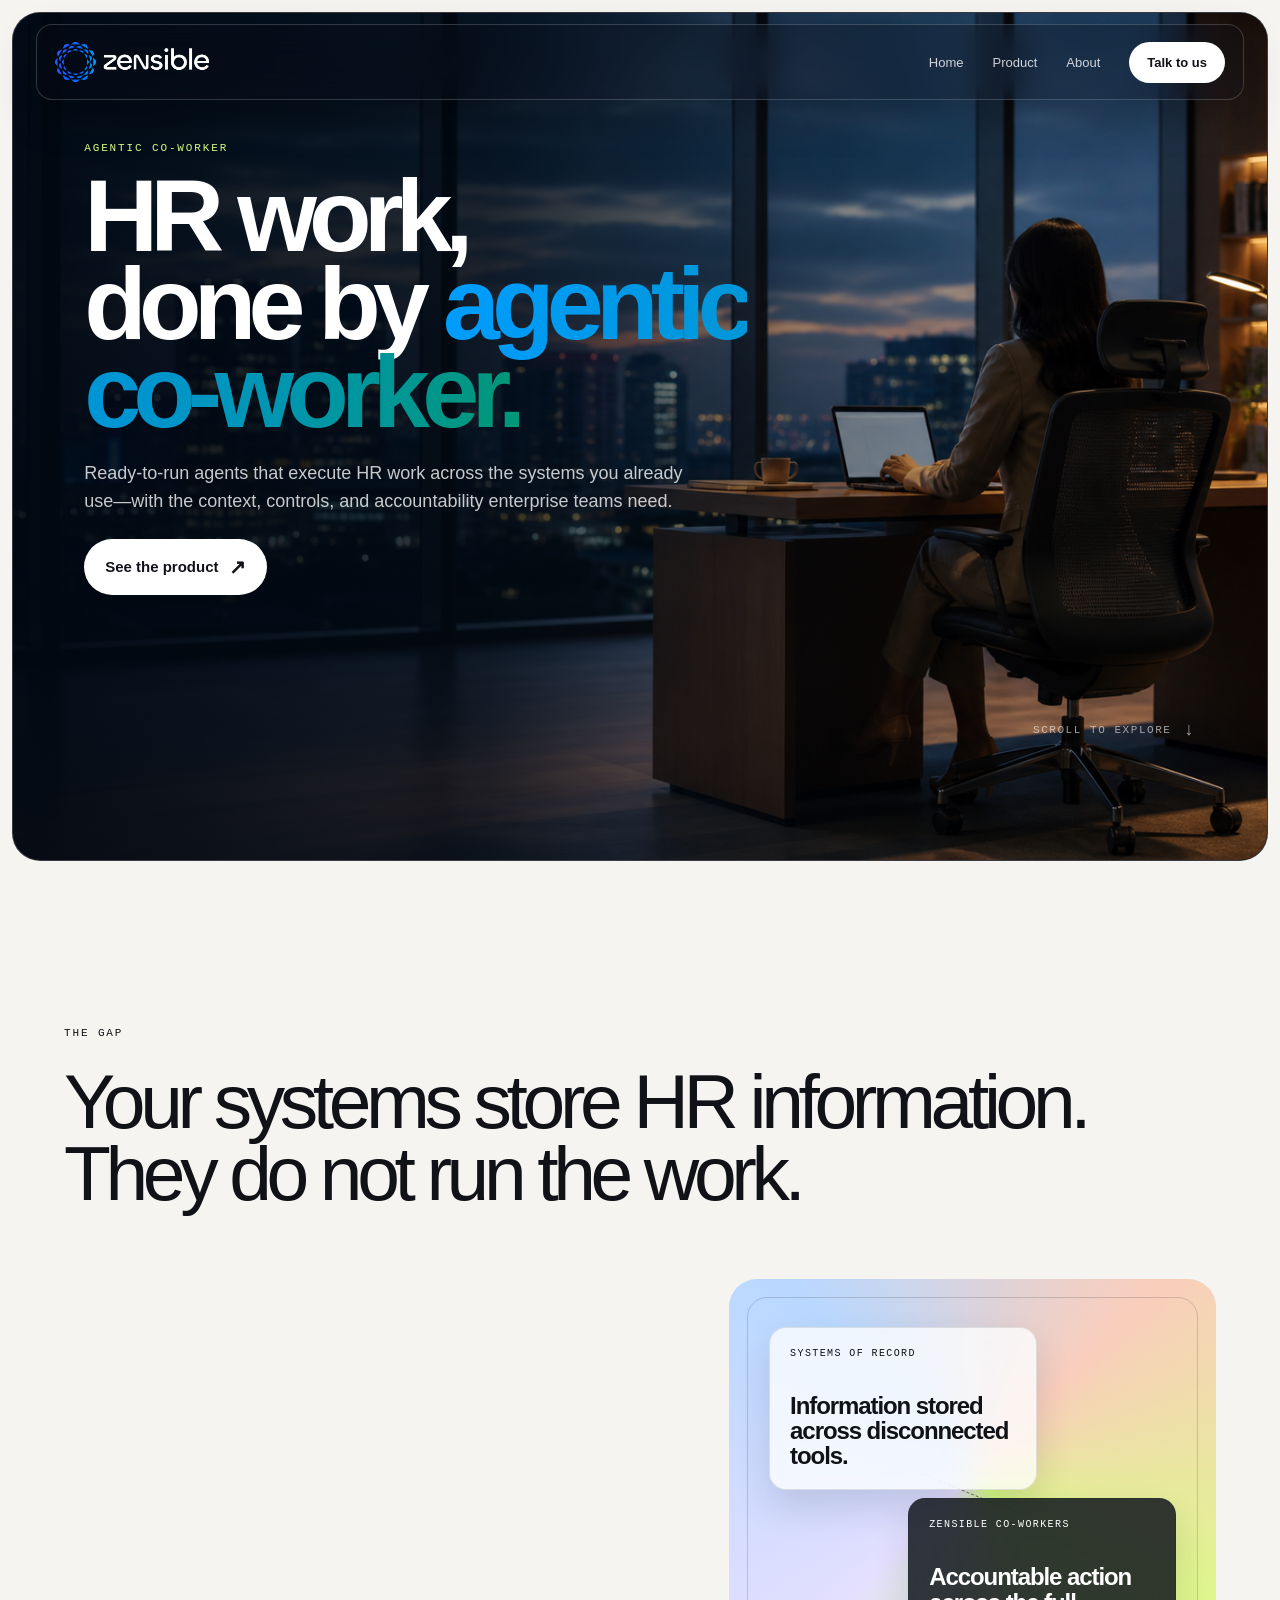
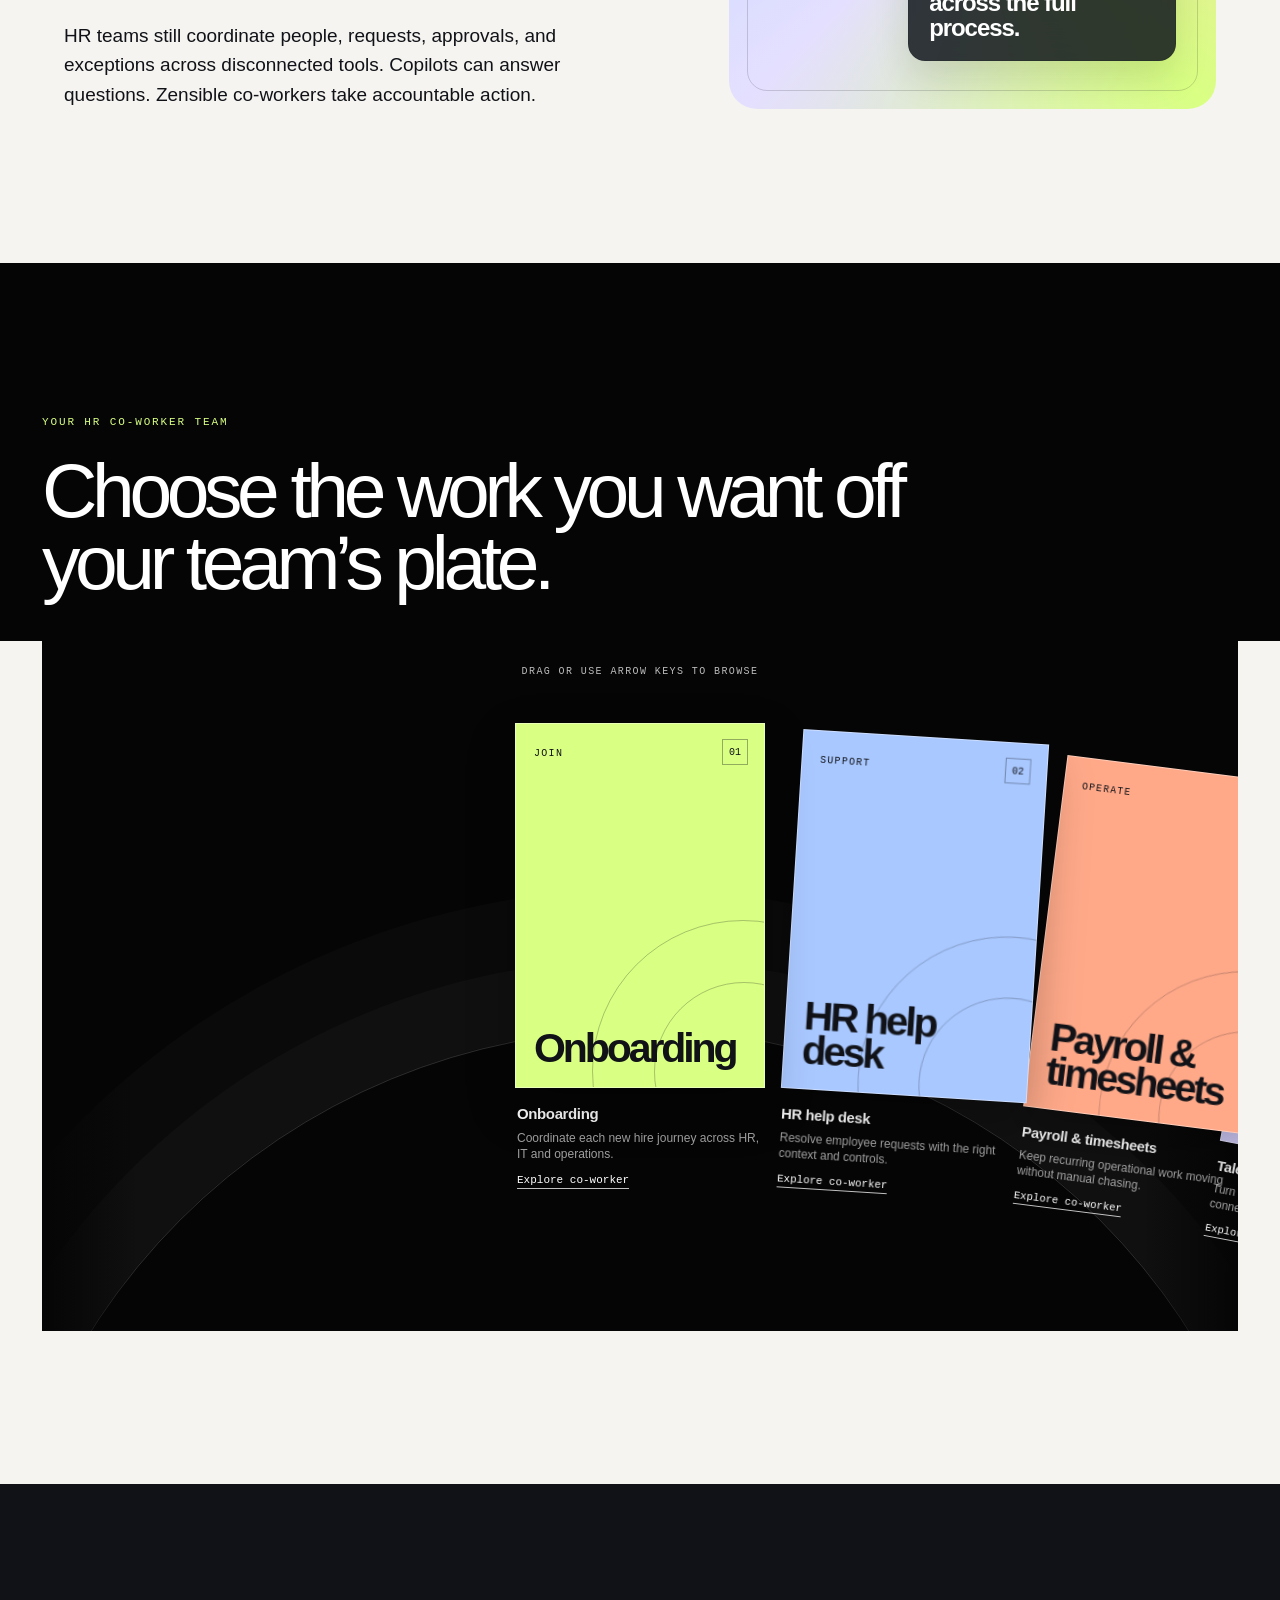
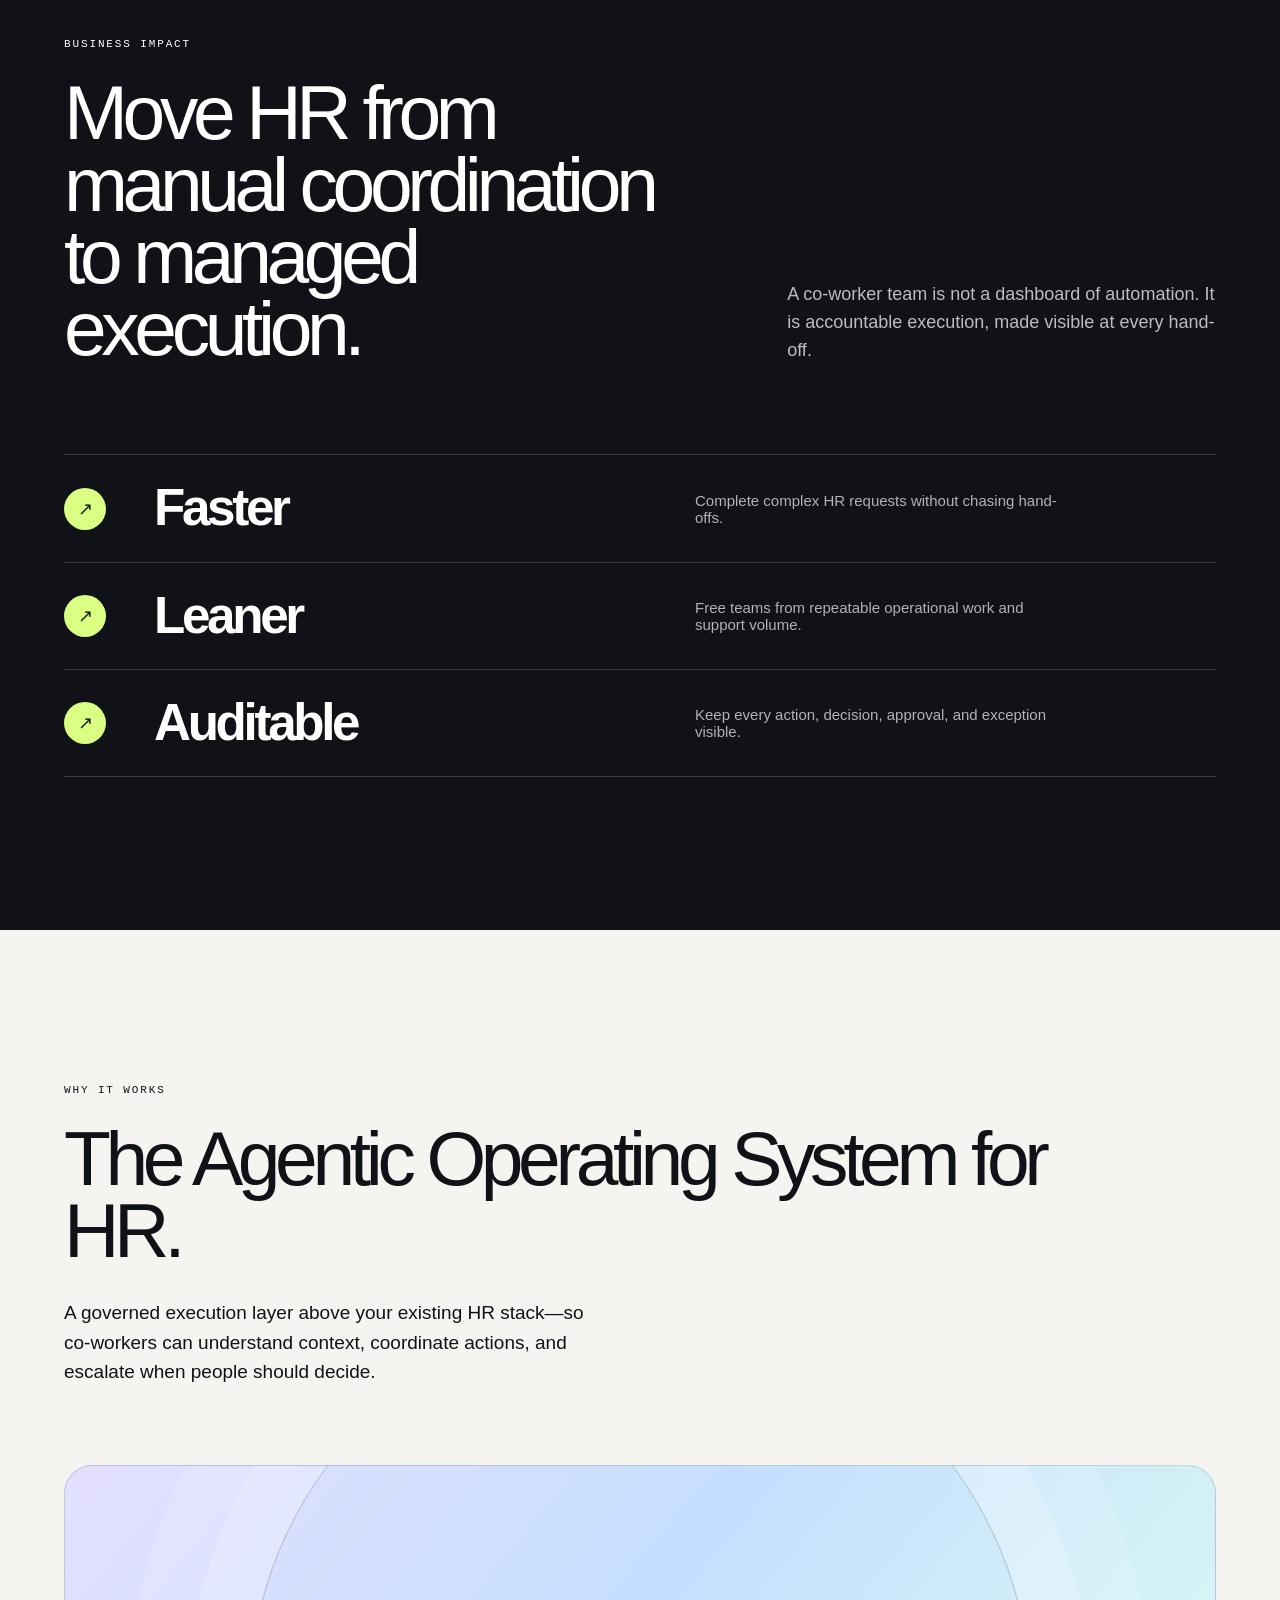
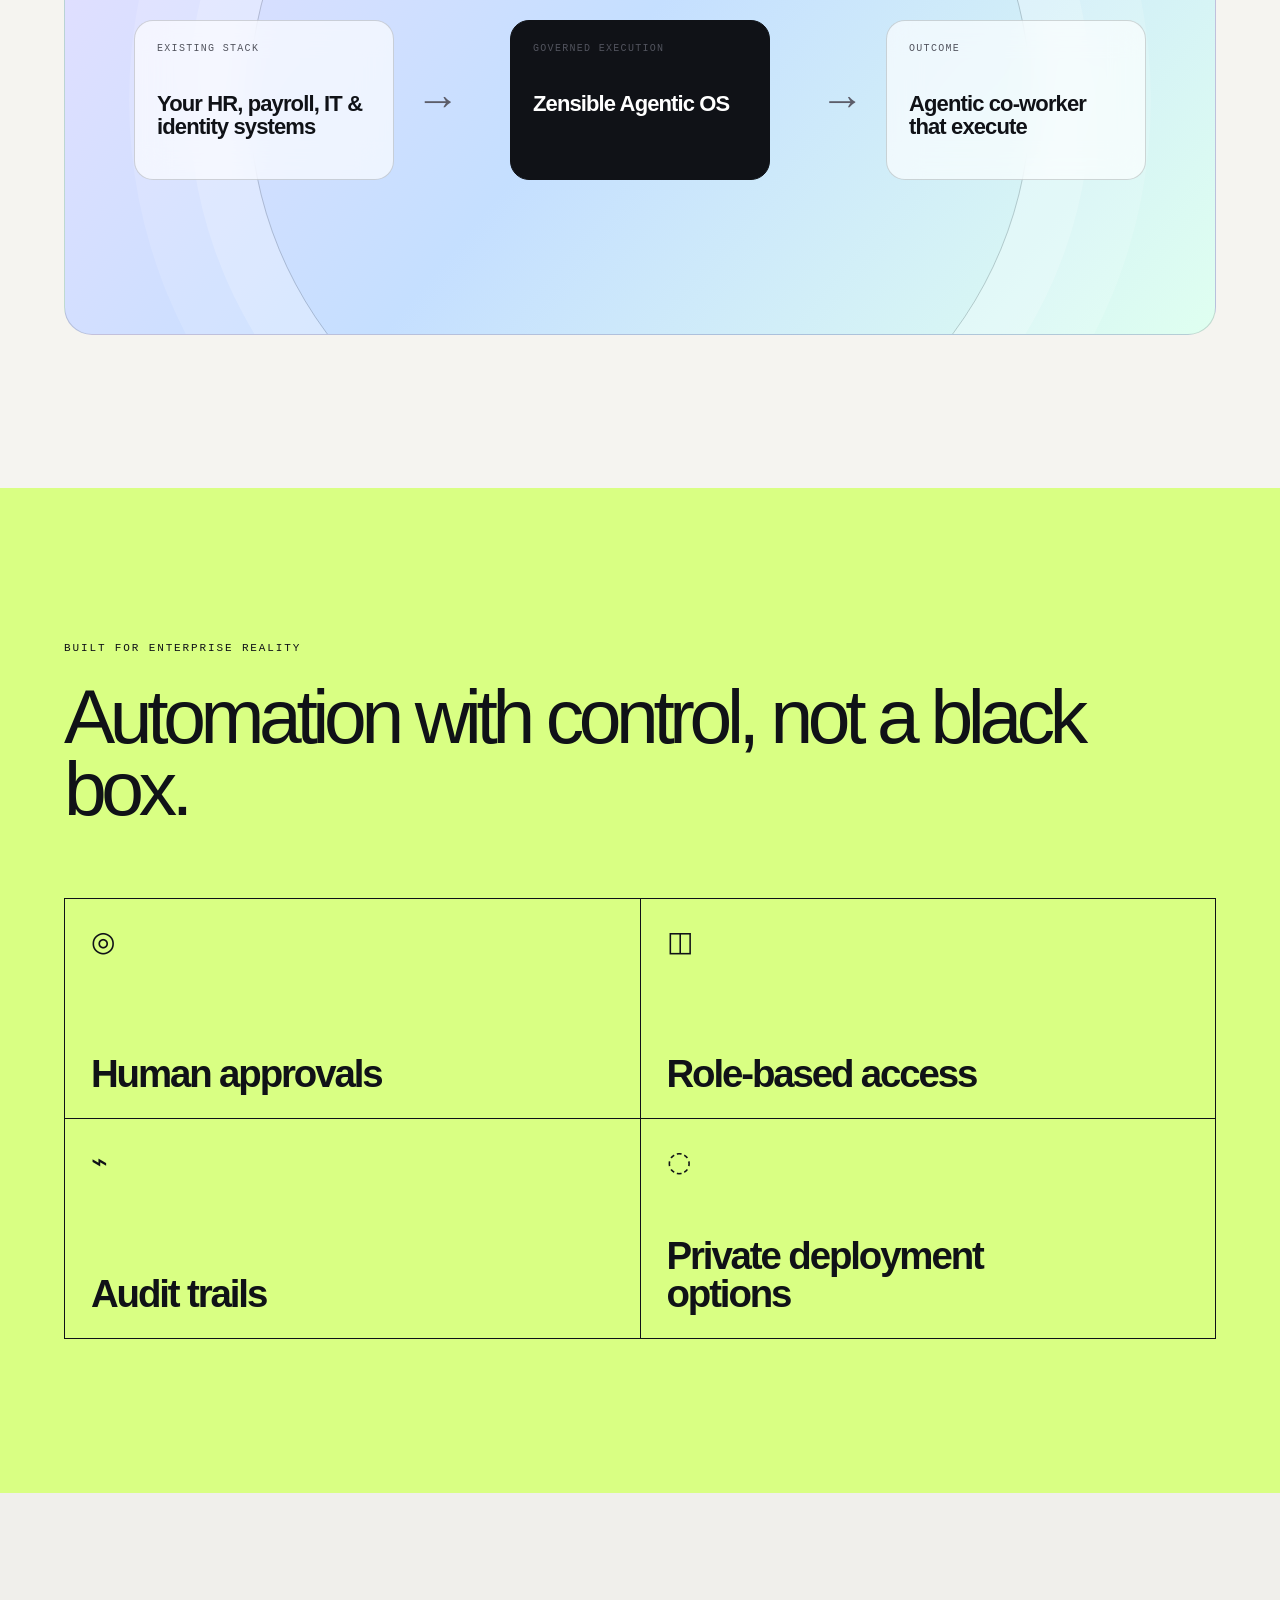
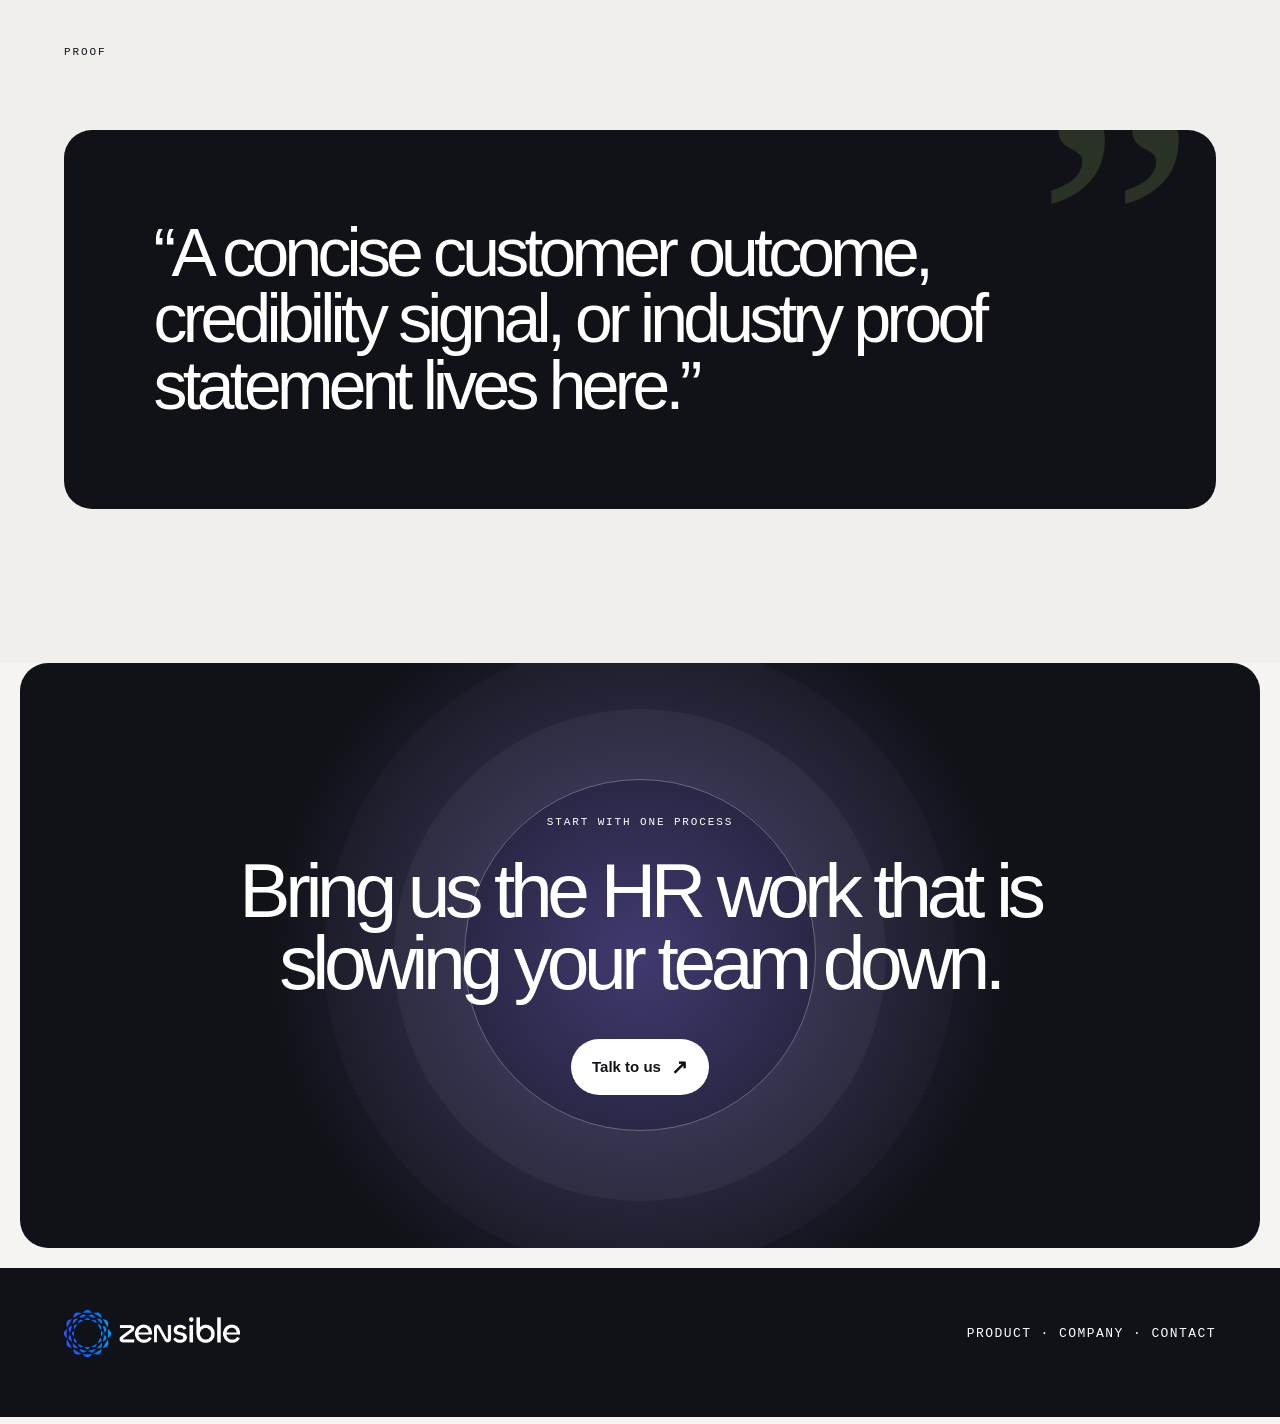
==== index.html @ 75de6b25 "Serve homepage as index.html for GitHub Pages GitHub Pages has no rewrite layer, so the site root ne" ====
<!doctype html>
<html lang="en">
<head>
  <meta charset="utf-8">
  <meta name="viewport" content="width=device-width, initial-scale=1">
  <title>Zensible — Agentic co-worker</title>
  <style>
    :root{--ink:#101217;--night:#080a10;--paper:#f5f4f0;--paper2:#e9e9e6;--line:rgba(16,18,23,.15);--light-line:rgba(255,255,255,.18);--violet:#8e7dff;--blue:#8ac9ff;--lime:#d9ff83;--coral:#ffad91;--white:#fff;--radius:28px}*{box-sizing:border-box}html{scroll-behavior:smooth}body{margin:0;background:var(--paper);color:var(--ink);font-family:Inter,"Helvetica Neue",Arial,sans-serif;-webkit-font-smoothing:antialiased;overflow-x:hidden}a{color:inherit;text-decoration:none}button{font:inherit}.shell{width:min(1600px,100%);margin:auto}.grain{position:fixed;z-index:20;pointer-events:none;inset:0;opacity:.065;background-image:url("data:image/svg+xml,%3Csvg viewBox='0 0 160 160' xmlns='http://www.w3.org/2000/svg'%3E%3Cfilter id='n'%3E%3CfeTurbulence type='fractalNoise' baseFrequency='.8' numOctaves='4' stitchTiles='stitch'/%3E%3C/filter%3E%3Crect width='100%25' height='100%25' filter='url(%23n)' opacity='.45'/%3E%3C/svg%3E")}#cursor{position:fixed;z-index:30;width:180px;height:180px;border-radius:50%;pointer-events:none;mix-blend-mode:screen;background:radial-gradient(circle,rgba(142,125,255,.22),rgba(142,125,255,0) 68%);transform:translate(-50%,-50%);transition:opacity .25s ease;opacity:0}.hero{position:relative;min-height:100svh;padding:20px;overflow:hidden;background:var(--night);color:white}.hero-photo{position:absolute;inset:0;background:linear-gradient(90deg,rgba(3,6,12,.98),rgba(4,8,14,.76) 41%,rgba(4,8,14,.25) 76%),url('zensible-hero-operations.png') center/cover no-repeat;filter:saturate(.72) contrast(1.04)}.hero-orb{position:absolute;width:min(59vw,880px);aspect-ratio:1;right:-12vw;top:11vh;border-radius:50%;background:radial-gradient(circle at 35% 38%,rgba(217,255,131,.8),rgba(138,201,255,.35) 28%,rgba(142,125,255,.16) 48%,rgba(142,125,255,0) 69%);filter:blur(7px);mix-blend-mode:screen;animation:drift 11s ease-in-out infinite alternate}.hero-grid{position:absolute;inset:0;background-image:linear-gradient(rgba(255,255,255,.055) 1px,transparent 1px),linear-gradient(90deg,rgba(255,255,255,.055) 1px,transparent 1px);background-size:8.333vw 8.333vw;mask-image:linear-gradient(90deg,#000,transparent 82%)}.nav{position:relative;z-index:5;width:100%;height:76px;padding:0 18px;border:1px solid var(--light-line);border-radius:16px;background:rgba(10,13,20,.3);backdrop-filter:blur(18px);display:flex;align-items:center;justify-content:space-between}.brand{display:flex;align-items:center;gap:10px;font-weight:760;font-size:23px;letter-spacing:-.05em}.brand-mark{width:28px;height:28px;position:relative;border-radius:8px;background:#fff}.brand-mark:before,.brand-mark:after{content:"";position:absolute;width:8px;height:8px;border:2px solid #101217;border-radius:50%;top:8px}.brand-mark:before{left:5px}.brand-mark:after{right:5px}.nav-links{display:flex;gap:29px;align-items:center;font-size:13px;color:rgba(255,255,255,.8)}.nav-links a{transition:color .2s}.nav-links a:hover{color:#fff}.nav-cta,.hero-cta{border:0;border-radius:999px;padding:13px 18px;background:#fff;color:#101217;font-weight:680;cursor:pointer;display:inline-flex;align-items:center;gap:10px}.hero-inner{position:relative;z-index:2;min-height:calc(100svh - 116px);padding:clamp(90px,13vh,170px) clamp(18px,4vw,64px) 42px;display:flex;flex-direction:column;align-items:flex-start}.hero-kicker,.eyebrow{font:11px "SFMono-Regular",Consolas,monospace;letter-spacing:.17em;text-transform:uppercase}.hero-kicker{color:var(--lime);margin-bottom:26px}.hero h1{margin:0;max-width:980px;font-size:clamp(58px,8vw,142px);line-height:.86;letter-spacing:-.076em;font-weight:560}.hero h1 em{font-style:normal;color:var(--lime)}.hero-sub{max-width:600px;margin:36px 0 32px;font-size:18px;line-height:1.52;color:rgba(255,255,255,.78)}.hero-cta{font-size:15px;padding:16px 21px;transition:transform .18s ease}.hero-cta:after{content:'↗';font-size:20px}.hero-footer{margin-top:auto;width:100%;display:grid;grid-template-columns:1.3fr .7fr;gap:20px;align-items:end}.live-line{display:flex;align-items:center;gap:10px;color:rgba(255,255,255,.67);font-size:12px}.live-line:before{content:"";width:8px;height:8px;background:var(--lime);border-radius:50%;box-shadow:0 0 0 6px rgba(217,255,131,.13)}.scroll-cue{justify-self:end;font:11px "SFMono-Regular",Consolas,monospace;letter-spacing:.14em;text-transform:uppercase;color:rgba(255,255,255,.6);display:flex;gap:12px;align-items:center}.scroll-cue:after{content:"↓";font-size:18px}.agent-stack{position:absolute;z-index:3;right:5vw;top:30vh;width:340px;transform:rotate(-4deg)}.agent-label{margin:0 0 11px 10px;color:var(--lime);font:11px "SFMono-Regular",Consolas,monospace;letter-spacing:.13em;text-transform:uppercase}.agent-task{height:54px;padding:0 14px;margin:9px 0;border-radius:13px;background:rgba(10,15,24,.68);border:1px solid rgba(255,255,255,.18);backdrop-filter:blur(16px);display:flex;align-items:center;justify-content:space-between;font-size:13px;box-shadow:0 13px 40px rgba(0,0,0,.21)}.agent-task:nth-child(3){transform:translateX(-32px)}.agent-task:nth-child(4){transform:translateX(13px)}.agent-task i{width:22px;height:22px;display:grid;place-items:center;background:var(--lime);color:#1d2812;border-radius:7px;font-style:normal}.section{padding:clamp(86px,12vw,180px) clamp(20px,5vw,78px);position:relative}.eyebrow{margin-bottom:26px}.display{margin:0;font-size:clamp(44px,6vw,102px);line-height:.94;letter-spacing:-.07em;font-weight:540}.gap{background:var(--paper)}.gap .display{max-width:1200px}.gap-layout{display:grid;grid-template-columns:1.1fr .9fr;gap:70px;margin-top:70px;align-items:end}.gap-copy{font-size:19px;line-height:1.55;max-width:510px;margin:0}.gap-visual{min-height:430px;padding:18px;border-radius:var(--radius);background:conic-gradient(from 225deg at 50% 45%,#e4dfff,#b9d8ff,#f9cebc,#d9ff83,#e4dfff);position:relative;overflow:hidden}.gap-visual:after{content:"";position:absolute;inset:18px;border-radius:20px;border:1px solid rgba(16,18,23,.16)}.state-card{position:absolute;z-index:1;width:55%;padding:20px;border-radius:17px;background:rgba(255,255,255,.76);border:1px solid rgba(16,18,23,.11);box-shadow:0 17px 35px rgba(28,34,44,.13);backdrop-filter:blur(16px)}.state-card small{display:block;font:10px "SFMono-Regular",Consolas,monospace;letter-spacing:.14em;text-transform:uppercase;margin-bottom:34px}.state-card strong{display:block;font-size:24px;line-height:1.05;letter-spacing:-.045em}.state-card.one{top:48px;left:40px}.state-card.two{bottom:48px;right:40px;background:rgba(14,18,27,.84);color:white}.state-link{position:absolute;z-index:0;top:50%;left:23%;right:23%;border-top:1px dashed rgba(16,18,23,.5);transform:rotate(22deg)}.team{background:#e9e9e6;overflow:hidden}.team-head{display:grid;grid-template-columns:1fr auto;gap:40px;align-items:end}.team-head .display{max-width:940px}.team-hint{font:12px "SFMono-Regular",Consolas,monospace;letter-spacing:.12em;text-transform:uppercase;color:#575961}.constellation{position:relative;height:700px;margin-top:60px;border-radius:var(--radius);background:#101217;overflow:hidden;isolation:isolate}.constellation:before{content:"";position:absolute;inset:0;background:radial-gradient(circle at 50% 50%,#28304c 0%,#151823 38%,#0d0f16 70%)}.constellation:after{content:"";position:absolute;inset:0;opacity:.33;background-image:radial-gradient(#fff 1px,transparent 1px);background-size:25px 25px;mask-image:radial-gradient(circle at center,#000,transparent 72%)}.orbit{position:absolute;z-index:1;left:50%;top:50%;border:1px solid rgba(255,255,255,.17);border-radius:50%;transform:translate(-50%,-50%)}.orbit.one{width:250px;height:250px}.orbit.two{width:460px;height:460px}.orbit.three{width:720px;height:720px}.core{position:absolute;z-index:3;left:50%;top:50%;width:150px;height:150px;border-radius:50%;display:grid;place-items:center;transform:translate(-50%,-50%);background:radial-gradient(circle at 34% 30%,#efffd2,var(--lime) 24%,#6c7d3a 58%,#171c16);box-shadow:0 0 0 22px rgba(217,255,131,.08),0 0 70px rgba(217,255,131,.35);color:#182010;text-align:center;font:11px "SFMono-Regular",Consolas,monospace;letter-spacing:.1em;text-transform:uppercase}.agent{position:absolute;z-index:4;width:135px;min-height:104px;padding:15px;border:1px solid rgba(255,255,255,.23);border-radius:16px;background:rgba(255,255,255,.1);color:white;text-align:left;backdrop-filter:blur(13px);cursor:pointer;transition:transform .35s cubic-bezier(.22,1,.36,1),background .25s,border-color .25s;transform:translate(-50%,-50%)}.agent:hover,.agent.active{background:rgba(255,255,255,.2);border-color:var(--lime);transform:translate(-50%,-50%) scale(1.09)}.agent small{display:block;color:var(--lime);font:10px "SFMono-Regular",Consolas,monospace;letter-spacing:.11em;text-transform:uppercase;margin-bottom:18px}.agent b{font-size:16px;line-height:1.04;letter-spacing:-.035em}.agent:nth-of-type(1){left:50%;top:11%}.agent:nth-of-type(2){left:77%;top:27%}.agent:nth-of-type(3){left:82%;top:67%}.agent:nth-of-type(4){left:58%;top:87%}.agent:nth-of-type(5){left:25%;top:76%}.agent:nth-of-type(6){left:17%;top:43%}.agent:nth-of-type(7){left:32%;top:18%}.agent:nth-of-type(8){left:50%;top:29%}.agent-detail{position:absolute;z-index:5;right:24px;bottom:24px;width:285px;padding:19px;border-radius:16px;background:#fff;color:#101217;box-shadow:0 15px 45px rgba(0,0,0,.32)}.agent-detail small{font:10px "SFMono-Regular",Consolas,monospace;letter-spacing:.12em;text-transform:uppercase;color:#62656d}.agent-detail b{display:block;margin:7px 0;font-size:20px;letter-spacing:-.04em}.agent-detail p{margin:0;font-size:13px;line-height:1.45;color:#595b61}.impact{background:#101217;color:white}.impact-grid{display:grid;grid-template-columns:1.2fr .8fr;gap:80px;align-items:end}.impact-copy{font-size:18px;line-height:1.55;color:rgba(255,255,255,.72);margin:0}.impact-rail{margin-top:90px}.impact-row{display:grid;grid-template-columns:70px 1fr 1fr;gap:20px;align-items:center;padding:30px 0;border-top:1px solid rgba(255,255,255,.18);transition:padding .25s}.impact-row:hover{padding-left:18px}.impact-row:last-child{border-bottom:1px solid rgba(255,255,255,.18)}.impact-row i{width:42px;height:42px;display:grid;place-items:center;border-radius:50%;background:var(--lime);color:#19200e;font-style:normal;font-size:18px}.impact-row b{font-size:clamp(32px,4vw,63px);line-height:.9;letter-spacing:-.065em}.impact-row p{max-width:380px;margin:0;color:rgba(255,255,255,.68);font-size:15px}.architecture{background:var(--paper);min-height:950px;overflow:hidden}.architecture .display{max-width:1020px}.arch-copy{max-width:550px;margin:32px 0 0;font-size:19px;line-height:1.55}.os-stage{position:relative;margin-top:78px;min-height:470px;border-radius:var(--radius);background:linear-gradient(130deg,#e4dfff,#c5dfff 46%,#dffff0);border:1px solid var(--line);overflow:hidden}.os-stage:before{content:"";position:absolute;width:780px;height:780px;left:50%;top:50%;transform:translate(-50%,-50%);border:1px solid rgba(16,18,23,.19);border-radius:50%;box-shadow:0 0 0 60px rgba(255,255,255,.18),0 0 0 120px rgba(255,255,255,.13)}.system{position:absolute;z-index:2;top:50%;width:260px;min-height:160px;padding:22px;border-radius:19px;border:1px solid rgba(16,18,23,.17);background:rgba(255,255,255,.65);backdrop-filter:blur(16px);transform:translateY(-50%);transition:transform .35s ease,background .25s}.system:hover{transform:translateY(-56%) rotate(-2deg);background:white}.system small{display:block;font:10px "SFMono-Regular",Consolas,monospace;letter-spacing:.13em;text-transform:uppercase;color:#52545e}.system b{display:block;margin-top:38px;font-size:22px;line-height:1.05;letter-spacing:-.04em}.system.left{left:6%}.system.center{left:50%;transform:translate(-50%,-50%);background:#101217;color:white;border-color:#101217}.system.center:hover{transform:translate(-50%,-56%) rotate(2deg)}.system.right{right:6%}.system-arrow{position:absolute;z-index:1;top:50%;font-size:44px;transform:translateY(-50%);color:#5c5d69}.system-arrow.a{left:30.5%}.system-arrow.b{right:30.5%}.controls{background:#d9ff83}.controls-grid{display:grid;grid-template-columns:1fr 1fr;margin-top:74px;border-top:1px solid #101217;border-left:1px solid #101217}.control{min-height:220px;padding:26px;border-right:1px solid #101217;border-bottom:1px solid #101217;display:flex;flex-direction:column;justify-content:space-between;transition:background .25s,color .25s}.control:hover{background:#101217;color:white}.control-icon{font-size:28px}.control b{font-size:clamp(26px,3vw,42px);line-height:.98;letter-spacing:-.055em;max-width:350px}.proof{background:#f0efeb}.quote{position:relative;margin-top:72px;padding:clamp(34px,7vw,100px);border-radius:var(--radius);color:white;background:#101217;overflow:hidden}.quote:before{content:'”';position:absolute;right:20px;top:-80px;font-family:Georgia,serif;font-size:360px;line-height:1;color:rgba(217,255,131,.13)}.quote blockquote{position:relative;z-index:1;max-width:1100px;margin:0;font-size:clamp(37px,5.3vw,87px);line-height:.98;letter-spacing:-.07em;font-weight:520}.contact{position:relative;margin:0 20px 20px;padding:clamp(95px,12vw,190px) 24px;border-radius:var(--radius);background:#101217;color:white;text-align:center;overflow:hidden}.contact:before,.contact:after{content:"";position:absolute;border-radius:50%;pointer-events:none}.contact:before{width:800px;height:800px;left:50%;top:50%;transform:translate(-50%,-50%);background:radial-gradient(circle,var(--violet),rgba(142,125,255,0) 66%);opacity:.38}.contact:after{width:350px;height:350px;left:50%;top:50%;transform:translate(-50%,-50%);border:1px solid rgba(255,255,255,.3);box-shadow:0 0 0 70px rgba(255,255,255,.04),0 0 0 140px rgba(255,255,255,.025)}.contact>*{position:relative;z-index:1}.contact .display{max-width:1000px;margin:0 auto}.contact .hero-cta{margin-top:40px}.footer{padding:42px 5vw 60px;display:flex;align-items:center;justify-content:space-between;background:var(--paper)}.footer-links{font:13px "SFMono-Regular",Consolas,monospace;letter-spacing:.11em;text-transform:uppercase}.reveal{opacity:0;transform:translateY(30px);transition:opacity .8s cubic-bezier(.22,1,.36,1),transform .8s cubic-bezier(.22,1,.36,1)}.reveal.in{opacity:1;transform:none}@keyframes drift{to{transform:translate(-8%,8%) scale(1.13)}}@media(max-width:1050px){.agent-stack{display:none}.hero h1{max-width:800px}.gap-layout,.impact-grid{grid-template-columns:1fr;gap:34px}.constellation{height:840px}.orbit.three{width:620px;height:620px}.os-stage{min-height:730px}.system{width:70%;left:50%!important;right:auto!important;transform:translate(-50%,-50%)}.system.left{top:20%}.system.center{top:50%}.system.right{top:80%}.system:hover,.system.center:hover{transform:translate(-50%,-54%)}.system-arrow{left:50%!important;right:auto!important;transform:translate(-50%,-50%) rotate(90deg)!important}.system-arrow.a{top:35%}.system-arrow.b{top:65%}}@media(max-width:700px){#cursor{display:none}.hero{padding:12px;min-height:780px}.nav{height:66px}.nav-links a:not(.nav-cta){display:none}.nav-cta{padding:11px 14px}.hero-inner{padding:130px 12px 28px;min-height:744px}.hero h1{font-size:55px}.hero-sub{font-size:16px}.hero-footer{grid-template-columns:1fr}.scroll-cue{justify-self:start}.section{padding:88px 22px}.display{font-size:48px}.gap-visual{min-height:430px}.state-card{width:72%}.state-card.one{left:24px}.state-card.two{right:24px}.team-head{grid-template-columns:1fr}.team-hint{display:none}.constellation{height:900px;margin-left:-6px;margin-right:-6px}.orbit.two{width:380px;height:380px}.orbit.three{width:570px;height:570px}.agent{width:115px;min-height:92px;padding:12px}.agent b{font-size:14px}.agent-detail{left:18px;right:18px;bottom:18px;width:auto}.agent:nth-of-type(1){top:9%}.agent:nth-of-type(2){left:78%;top:25%}.agent:nth-of-type(3){left:79%;top:57%}.agent:nth-of-type(4){left:61%;top:79%}.agent:nth-of-type(5){left:22%;top:69%}.agent:nth-of-type(6){left:20%;top:38%}.agent:nth-of-type(7){left:31%;top:15%}.agent:nth-of-type(8){top:28%}.impact-row{grid-template-columns:50px 1fr;gap:15px}.impact-row p{grid-column:2}.controls-grid{grid-template-columns:1fr}.contact{margin:0 12px 12px}.footer{padding:34px 22px}.footer-links{display:none}}
  </style>
  <style>
    .brand-logo{display:block;width:154px;height:auto;object-fit:contain}
    .footer{background:#101217;color:#fff}
    .footer .brand-logo{width:176px}
    @media(max-width:700px){.brand-logo{width:132px}.footer .brand-logo{width:145px}}
  </style>
  <style>
    .constellation{display:none}
    .work-carousel{position:relative;isolation:isolate;height:650px;margin-top:60px;border-radius:var(--radius);overflow:hidden;background:#080a10;color:#fff;outline:none}
    .work-carousel:before{content:"";position:absolute;inset:0;background:radial-gradient(circle at 50% 0,rgba(142,125,255,.22),transparent 46%),radial-gradient(circle at 17% 88%,rgba(138,201,255,.14),transparent 32%);pointer-events:none}
    .carousel-top{position:absolute;z-index:3;left:28px;right:28px;top:25px;display:flex;justify-content:space-between;align-items:center;font:10px "SFMono-Regular",Consolas,monospace;letter-spacing:.13em;text-transform:uppercase;color:rgba(255,255,255,.68);pointer-events:none}
    .carousel-top span:last-child{color:var(--lime)}
    .work-track{position:absolute;left:50%;top:112px;display:flex;align-items:flex-start;gap:26px;width:max-content;cursor:grab;will-change:transform;touch-action:pan-y;user-select:none}
    .work-track.dragging{cursor:grabbing}.work-card{position:relative;width:260px;min-height:400px;padding:18px;border:1px solid rgba(255,255,255,.25);border-radius:13px;background:#e9e9e6;color:#101217;text-align:left;cursor:inherit;box-shadow:0 18px 46px rgba(0,0,0,.26);transition:transform .28s cubic-bezier(.22,1,.36,1),box-shadow .28s ease,filter .28s ease;overflow:hidden}.work-card:nth-child(1){background:#d9ff83;transform:rotate(-6deg)}.work-card:nth-child(2){background:#b9d3ff;transform:rotate(3deg)}.work-card:nth-child(3){background:#ffad91;transform:rotate(-3deg)}.work-card:nth-child(4){background:#e8e3ff;transform:rotate(5deg)}.work-card:nth-child(5){background:#fff;transform:rotate(-4deg)}.work-card:nth-child(6){background:#c6f5e7;transform:rotate(3deg)}.work-card:nth-child(7){background:#ffcce6;transform:rotate(-5deg)}.work-card:nth-child(8){background:#cfcaff;transform:rotate(4deg)}.work-card:before{content:"";position:absolute;width:280px;height:280px;right:-110px;bottom:-125px;border:1px solid rgba(16,18,23,.22);border-radius:50%;box-shadow:0 0 0 30px rgba(255,255,255,.17),0 0 0 60px rgba(255,255,255,.10)}.work-card:hover,.work-card.chosen{z-index:2;filter:brightness(1.04);box-shadow:0 25px 60px rgba(0,0,0,.34)}.work-card:hover{transform:translateY(-15px) rotate(0deg)}.work-card.chosen{outline:2px solid #fff;outline-offset:4px;transform:translateY(-20px) rotate(0deg)}.work-card small{position:relative;z-index:1;display:block;font:10px "SFMono-Regular",Consolas,monospace;letter-spacing:.13em;text-transform:uppercase}.work-card b{position:relative;z-index:1;display:block;margin-top:206px;font-size:36px;line-height:.92;letter-spacing:-.065em}.work-card i{position:absolute;z-index:1;right:18px;top:18px;width:30px;height:30px;display:grid;place-items:center;border:1px solid rgba(16,18,23,.24);border-radius:50%;font-style:normal}.carousel-detail{position:absolute;z-index:3;left:30px;bottom:28px;max-width:365px;pointer-events:none}.carousel-detail small{display:block;color:var(--lime);font:10px "SFMono-Regular",Consolas,monospace;letter-spacing:.13em;text-transform:uppercase}.carousel-detail b{display:block;margin:7px 0;font-size:22px;letter-spacing:-.04em}.carousel-detail p{margin:0;color:rgba(255,255,255,.7);font-size:13px;line-height:1.45}.carousel-controls{position:absolute;z-index:4;right:27px;bottom:27px;display:flex;gap:8px}.carousel-controls button{width:45px;height:45px;border:1px solid rgba(255,255,255,.35);border-radius:50%;background:rgba(255,255,255,.08);color:#fff;cursor:pointer;font-size:20px;transition:background .2s,transform .2s}.carousel-controls button:hover{background:#fff;color:#101217;transform:scale(1.08)}
    @media(max-width:700px){.work-carousel{height:590px;margin-left:-6px;margin-right:-6px}.carousel-top{left:20px;right:20px}.carousel-top span:last-child{display:none}.work-track{top:96px;gap:17px}.work-card{width:218px;min-height:350px}.work-card b{margin-top:172px;font-size:30px}.carousel-detail{left:20px;bottom:20px;max-width:250px}.carousel-controls{right:18px;bottom:18px}}
  </style>
  <style>
    .team{padding-bottom:34px}
    .work-carousel{margin:0 clamp(20px,5vw,78px) clamp(86px,12vw,180px)}
  </style>
  <style>
    .work-carousel{display:none}.team-hint{display:none}
    .coda-shelf{position:relative;height:745px;margin:0 clamp(20px,5vw,78px) clamp(86px,12vw,180px);overflow:hidden;background:#050505;color:#fff;outline:none;cursor:grab;touch-action:pan-y;user-select:none}
    .coda-shelf.dragging{cursor:grabbing}.coda-shelf:before{content:"";position:absolute;z-index:1;inset:0;pointer-events:none;background:linear-gradient(90deg,#050505 0%,transparent 8%,transparent 92%,#050505 100%)}
    .shelf-instruction{position:absolute;z-index:4;top:25px;left:50%;transform:translateX(-50%);font:10px "SFMono-Regular",Consolas,monospace;letter-spacing:.14em;text-transform:uppercase;color:rgba(255,255,255,.7);white-space:nowrap;pointer-events:none}
    .shelf-track{position:absolute;top:79px;left:0;display:flex;gap:62px;width:max-content;will-change:transform}
    .shelf-item{width:258px;flex:0 0 258px;transform-origin:center top}.shelf-item:nth-child(1){transform:rotate(-7deg)}.shelf-item:nth-child(2){transform:rotate(4deg)}.shelf-item:nth-child(3){transform:rotate(-3deg)}.shelf-item:nth-child(4){transform:rotate(5deg)}.shelf-item:nth-child(5){transform:rotate(-5deg)}.shelf-item:nth-child(6){transform:rotate(2deg)}.shelf-item:nth-child(7){transform:rotate(-6deg)}.shelf-item:nth-child(8){transform:rotate(5deg)}
    .shelf-cover{position:relative;height:382px;padding:18px;overflow:hidden;border:1px solid rgba(255,255,255,.38);background:#f1f0ec;color:#101217}.shelf-item:nth-child(1) .shelf-cover{background:#d9ff83}.shelf-item:nth-child(2) .shelf-cover{background:#a9c8ff}.shelf-item:nth-child(3) .shelf-cover{background:#ffa989}.shelf-item:nth-child(4) .shelf-cover{background:#d7d1ff}.shelf-item:nth-child(5) .shelf-cover{background:#fbf8f2}.shelf-item:nth-child(6) .shelf-cover{background:#b9f0db}.shelf-item:nth-child(7) .shelf-cover{background:#f5b9d6}.shelf-item:nth-child(8) .shelf-cover{background:#d5d0ff}
    .shelf-cover:before,.shelf-cover:after{content:"";position:absolute;border:1px solid rgba(16,18,23,.24);border-radius:50%}.shelf-cover:before{width:300px;height:300px;right:-135px;bottom:-130px}.shelf-cover:after{width:180px;height:180px;right:-75px;bottom:-70px}.shelf-type{position:relative;z-index:1;font:10px "SFMono-Regular",Consolas,monospace;letter-spacing:.13em;text-transform:uppercase}.shelf-index{position:absolute;z-index:1;right:16px;top:15px;width:26px;height:26px;border:1px solid rgba(16,18,23,.35);display:grid;place-items:center;font:10px "SFMono-Regular",Consolas,monospace}.shelf-cover b{position:absolute;z-index:1;left:18px;right:16px;bottom:20px;font-size:43px;line-height:.85;letter-spacing:-.075em}.shelf-copy{padding:21px 2px 0;transform:rotate(0)}.shelf-copy h3{margin:0 0 9px;font-size:15px;line-height:1.05;letter-spacing:-.025em}.shelf-copy p{margin:0;color:rgba(255,255,255,.61);font-size:12px;line-height:1.36;min-height:50px}.shelf-copy span{display:inline-block;margin-top:12px;padding-bottom:2px;border-bottom:1px solid rgba(255,255,255,.75);font:11px "SFMono-Regular",Consolas,monospace;letter-spacing:.04em}.shelf-progress{position:absolute;z-index:3;left:28px;right:28px;bottom:27px;height:1px;background:rgba(255,255,255,.2)}.shelf-progress i{display:block;width:20%;height:100%;background:var(--lime);transform-origin:left}.shelf-note{position:absolute;z-index:3;right:28px;bottom:43px;color:var(--lime);font:10px "SFMono-Regular",Consolas,monospace;letter-spacing:.12em;text-transform:uppercase}
    @media(max-width:700px){.coda-shelf{height:670px;margin-left:0;margin-right:0}.shelf-track{top:70px;gap:38px}.shelf-item{width:214px;flex-basis:214px}.shelf-cover{height:320px}.shelf-cover b{font-size:35px}.shelf-instruction{left:20px;transform:none}.shelf-note{display:none}.shelf-progress{left:20px;right:20px;bottom:20px}}
  </style>
  <style>
    .coda-shelf{display:none}.team{padding-left:clamp(20px,3.3vw,42px);padding-right:clamp(20px,3.3vw,42px)}
    .arc-wheel{position:relative;height:690px;margin:0 clamp(20px,3.3vw,42px) clamp(86px,12vw,180px);overflow:hidden;background:#050505;color:#fff;outline:none;cursor:grab;touch-action:pan-y;user-select:none}
    .team{background:#050505;color:#fff;padding-bottom:42px}.team .eyebrow{color:var(--lime)}.team-hint{color:rgba(255,255,255,.58)}
    .hero{min-height:calc(97vh - 24px);margin:12px;border:1px solid rgba(255,255,255,.2);border-radius:var(--radius)}
    .hero .nav{position:fixed;z-index:50;top:24px;left:50%;right:auto;width:min(calc(100vw - 72px),1528px);transform:translateX(-50%);box-shadow:0 16px 42px rgba(0,0,0,.24)}
    .hero-photo{background:url('zensible-hero-operations.png') center/cover no-repeat;filter:none}.hero-orb,.hero-grid,.agent-stack{display:none}.grain{display:none}
    .hero:before{content:"";position:absolute;z-index:1;inset:0;pointer-events:none;background:linear-gradient(90deg,rgba(0,8,18,.94) 0%,rgba(0,8,18,.78) 38%,rgba(0,8,18,.28) 62%,rgba(0,8,18,0) 82%)}
    .hero h1 em{display:inline;background:linear-gradient(100deg,#009dff 0%,#0095d1 48%,#009776 100%);-webkit-background-clip:text;background-clip:text;color:transparent}
    .hero-inner{min-height:calc(97vh - 140px);padding:calc(clamp(30px,5vh,70px) + 64px) clamp(18px,4vw,64px) 26px}.hero-kicker{margin-bottom:18px}.hero-sub{margin:24px 0}
    @media(max-width:700px){.hero .nav{top:12px;left:12px;right:auto;width:calc(100vw - 24px);transform:none}.hero-inner{min-height:calc(97vh - 114px);padding:132px 12px 26px}.hero-kicker{margin-bottom:18px}.hero-sub{margin:22px 0}}
    .arc-wheel.dragging{cursor:grabbing}.arc-wheel:before{content:"";position:absolute;z-index:2;inset:0;pointer-events:none;background:linear-gradient(90deg,#050505 0%,transparent 8%,transparent 92%,#050505 100%)}
    .arc-wheel:after{content:"";position:absolute;z-index:0;width:1300px;height:1300px;left:50%;bottom:-1000px;transform:translateX(-50%);border:1px solid rgba(255,255,255,.16);border-radius:50%;box-shadow:0 0 0 70px rgba(255,255,255,.025),0 0 0 140px rgba(255,255,255,.018);pointer-events:none}
    .arc-note{position:absolute;z-index:4;top:25px;left:50%;transform:translateX(-50%);font:10px "SFMono-Regular",Consolas,monospace;letter-spacing:.14em;text-transform:uppercase;color:rgba(255,255,255,.73);white-space:nowrap;pointer-events:none}
    .arc-card{position:absolute;z-index:1;width:250px;transform-origin:center center;will-change:transform}.arc-cover{position:relative;height:365px;padding:18px;overflow:hidden;border:1px solid rgba(255,255,255,.4);background:#f3f1ec;color:#101217;box-shadow:0 20px 44px rgba(0,0,0,.28);transform-style:preserve-3d;will-change:transform;transition:transform .35s cubic-bezier(.22,1,.36,1),box-shadow .35s ease}.arc-cover:hover{box-shadow:0 34px 62px rgba(0,0,0,.42)}.arc-card:nth-child(1) .arc-cover{background:#d9ff83}.arc-card:nth-child(2) .arc-cover{background:#a9c8ff}.arc-card:nth-child(3) .arc-cover{background:#ffa989}.arc-card:nth-child(4) .arc-cover{background:#d7d1ff}.arc-card:nth-child(5) .arc-cover{background:#fbf8f2}.arc-card:nth-child(6) .arc-cover{background:#b9f0db}.arc-card:nth-child(7) .arc-cover{background:#f5b9d6}.arc-card:nth-child(8) .arc-cover{background:#d5d0ff}.arc-cover:before,.arc-cover:after{content:"";position:absolute;border:1px solid rgba(16,18,23,.25);border-radius:50%;transform:translateZ(8px)}.arc-cover:before{width:300px;height:300px;right:-130px;bottom:-135px}.arc-cover:after{width:178px;height:178px;right:-70px;bottom:-75px}.arc-kind{position:relative;z-index:1;font:10px "SFMono-Regular",Consolas,monospace;letter-spacing:.13em;text-transform:uppercase;transform:translateZ(20px)}.arc-number{position:absolute;right:16px;top:15px;width:26px;height:26px;display:grid;place-items:center;border:1px solid rgba(16,18,23,.35);font:10px "SFMono-Regular",Consolas,monospace;transform:translateZ(20px)}.arc-cover b{position:absolute;z-index:1;left:18px;right:15px;bottom:21px;font-size:41px;line-height:.86;letter-spacing:-.075em;transform:translateZ(32px)}.arc-copy{padding:18px 2px 0}.arc-copy h3{margin:0 0 8px;font-size:15px;line-height:1.05;letter-spacing:-.025em}.arc-copy p{margin:0;color:rgba(255,255,255,.62);font-size:12px;line-height:1.35}.arc-copy span{display:inline-block;margin-top:12px;padding-bottom:2px;border-bottom:1px solid rgba(255,255,255,.75);font:11px "SFMono-Regular",Consolas,monospace}.arc-progress{position:absolute;z-index:3;left:28px;right:28px;bottom:27px;height:1px;background:rgba(255,255,255,.2)}.arc-progress i{display:block;width:18%;height:100%;background:var(--lime);transform-origin:left}.arc-status{position:absolute;z-index:3;right:28px;bottom:43px;color:var(--lime);font:10px "SFMono-Regular",Consolas,monospace;letter-spacing:.12em;text-transform:uppercase}
    @media(max-width:700px){.arc-wheel{height:620px;margin-left:0;margin-right:0}.arc-card{width:205px}.arc-cover{height:300px}.arc-cover b{font-size:34px}.arc-note{left:20px;transform:none}.arc-status{display:none}.arc-progress{left:20px;right:20px;bottom:20px}}
  </style>
</head>
<body>
  <div class="grain"></div><div id="cursor"></div>
  <main class="shell">
    <section class="hero" id="home"><div class="hero-photo"></div><div class="hero-orb"></div><div class="hero-grid"></div>
      <nav class="nav"><a class="brand" href="#home" aria-label="Zensible"><img class="brand-logo" src="zensible-logo.png" alt="Zensible"></a><div class="nav-links"><a href="#product">Product</a><a href="#company">Company</a><a href="#resources">Resources</a><a class="nav-cta" href="#contact">Talk to us</a></div></nav>
      <div class="hero-inner"><div class="hero-kicker">Agentic co-worker</div><h1>HR work,<br>done by <em>agentic<br>co-worker.</em></h1><p class="hero-sub">Ready-to-run agents that execute HR work across the systems you already use—with the context, controls, and accountability enterprise teams need.</p><a class="hero-cta magnetic" href="#product">See the product</a><div class="hero-footer"><div></div><div class="scroll-cue">Scroll to explore</div></div></div>
      <div class="agent-stack" aria-hidden="true"><div class="agent-label">Agentic co-worker · HR Ops</div><div class="agent-task"><span>Onboarding plan prepared</span><i>✓</i></div><div class="agent-task"><span>Policy exception routed</span><i>✓</i></div><div class="agent-task"><span>Day-one access provisioned</span><i>✓</i></div></div>
    </section>
    <section class="section gap"><div class="eyebrow reveal">The gap</div><h2 class="display reveal">Your systems store HR information. They do not run the work.</h2><div class="gap-layout"><p class="gap-copy reveal">HR teams still coordinate people, requests, approvals, and exceptions across disconnected tools. Copilots can answer questions. Zensible co-workers take accountable action.</p><div class="gap-visual reveal" aria-hidden="true"><div class="state-link"></div><div class="state-card one"><small>Systems of record</small><strong>Information stored across disconnected tools.</strong></div><div class="state-card two"><small>Zensible co-workers</small><strong>Accountable action across the full process.</strong></div></div></div></section>
    <section class="section team" id="product"><div class="team-head"><div><div class="eyebrow reveal">Your HR co-worker team</div><h2 class="display reveal">Choose the work you want off your team’s plate.</h2></div><div class="team-hint">Select a co-worker</div></div><div class="constellation reveal" id="constellation"><div class="orbit one"></div><div class="orbit two"></div><div class="orbit three"></div><div class="core">Your HR<br>co-worker<br>team</div><button class="agent active" data-name="Onboarding" data-note="Coordinate each new hire journey across HR, IT and operations."><small>Join</small><b>Onboarding</b></button><button class="agent" data-name="HR help desk" data-note="Resolve employee requests with the right context and controls."><small>Support</small><b>HR help desk</b></button><button class="agent" data-name="Payroll &amp; timesheets" data-note="Keep recurring operational work moving without manual chasing."><small>Operate</small><b>Payroll &amp; timesheets</b></button><button class="agent" data-name="Talent mobility" data-note="Turn opportunity and movement into a connected experience."><small>Move</small><b>Talent mobility</b></button><button class="agent" data-name="Offboarding" data-note="Orchestrate compliant exits across every dependent system."><small>Leave</small><b>Offboarding</b></button><button class="agent" data-name="Offer management" data-note="Move offers, approvals and documents through one accountable flow."><small>Hire</small><b>Offer management</b></button><button class="agent" data-name="Compliance training" data-note="Assign, track and evidence critical workforce learning."><small>Protect</small><b>Compliance training</b></button><button class="agent" data-name="Built for your HR reality" data-note="Extend the co-worker team around the work that matters to you."><small>More</small><b>Built for your HR reality</b></button><div class="agent-detail"><small>Selected co-worker</small><b id="agent-name">Onboarding</b><p id="agent-note">Coordinate each new hire journey across HR, IT and operations.</p></div></div></section>
    <div class="work-carousel" id="work-carousel" tabindex="0" aria-label="Agentic co-worker. Drag or use arrow keys to browse."><div class="carousel-top"><span>Agentic co-worker</span><span>Drag or use arrow keys to browse</span></div><div class="work-track" id="work-track"><button class="work-card chosen" data-name="Onboarding" data-note="Coordinate each new hire journey across HR, IT and operations."><small>Join</small><i>↗</i><b>Onboarding</b></button><button class="work-card" data-name="HR help desk" data-note="Resolve employee requests with the right context and controls."><small>Support</small><i>↗</i><b>HR help desk</b></button><button class="work-card" data-name="Payroll &amp; timesheets" data-note="Keep recurring operational work moving without manual chasing."><small>Operate</small><i>↗</i><b>Payroll &amp; timesheets</b></button><button class="work-card" data-name="Talent mobility" data-note="Turn opportunity and movement into a connected experience."><small>Move</small><i>↗</i><b>Talent mobility</b></button><button class="work-card" data-name="Offboarding" data-note="Orchestrate compliant exits across every dependent system."><small>Leave</small><i>↗</i><b>Offboarding</b></button><button class="work-card" data-name="Offer management" data-note="Move offers, approvals and documents through one accountable flow."><small>Hire</small><i>↗</i><b>Offer management</b></button><button class="work-card" data-name="Compliance training" data-note="Assign, track and evidence critical workforce learning."><small>Protect</small><i>↗</i><b>Compliance training</b></button><button class="work-card" data-name="Built for your HR reality" data-note="Extend the co-worker team around the work that matters to you."><small>More</small><i>↗</i><b>Built for your HR reality</b></button></div><div class="carousel-detail"><small>Selected co-worker</small><b id="carousel-name">Onboarding</b><p id="carousel-note">Coordinate each new hire journey across HR, IT and operations.</p></div><div class="carousel-controls"><button type="button" id="carousel-prev" aria-label="Previous co-worker">←</button><button type="button" id="carousel-next" aria-label="Next co-worker">→</button></div></div>
    <div class="coda-shelf" id="coda-shelf" tabindex="0" aria-label="Agentic co-worker. Drag, swipe, scroll horizontally, or use arrow keys to browse."><div class="shelf-instruction">Drag or use arrow keys to browse</div><div class="shelf-track" id="shelf-track"><article class="shelf-item"><div class="shelf-cover"><span class="shelf-type">Join</span><span class="shelf-index">01</span><b>Onboarding</b></div><div class="shelf-copy"><h3>Onboarding</h3><p>Coordinate each new hire journey across HR, IT and operations.</p><span>Explore co-worker</span></div></article><article class="shelf-item"><div class="shelf-cover"><span class="shelf-type">Support</span><span class="shelf-index">02</span><b>HR help desk</b></div><div class="shelf-copy"><h3>HR help desk</h3><p>Resolve employee requests with the right context and controls.</p><span>Explore co-worker</span></div></article><article class="shelf-item"><div class="shelf-cover"><span class="shelf-type">Operate</span><span class="shelf-index">03</span><b>Payroll &amp; timesheets</b></div><div class="shelf-copy"><h3>Payroll &amp; timesheets</h3><p>Keep recurring operational work moving without manual chasing.</p><span>Explore co-worker</span></div></article><article class="shelf-item"><div class="shelf-cover"><span class="shelf-type">Move</span><span class="shelf-index">04</span><b>Talent mobility</b></div><div class="shelf-copy"><h3>Talent mobility</h3><p>Turn opportunity and movement into a connected experience.</p><span>Explore co-worker</span></div></article><article class="shelf-item"><div class="shelf-cover"><span class="shelf-type">Leave</span><span class="shelf-index">05</span><b>Offboarding</b></div><div class="shelf-copy"><h3>Offboarding</h3><p>Orchestrate compliant exits across every dependent system.</p><span>Explore co-worker</span></div></article><article class="shelf-item"><div class="shelf-cover"><span class="shelf-type">Hire</span><span class="shelf-index">06</span><b>Offer management</b></div><div class="shelf-copy"><h3>Offer management</h3><p>Move offers, approvals and documents through one accountable flow.</p><span>Explore co-worker</span></div></article><article class="shelf-item"><div class="shelf-cover"><span class="shelf-type">Protect</span><span class="shelf-index">07</span><b>Compliance training</b></div><div class="shelf-copy"><h3>Compliance training</h3><p>Assign, track and evidence critical workforce learning.</p><span>Explore co-worker</span></div></article><article class="shelf-item"><div class="shelf-cover"><span class="shelf-type">More</span><span class="shelf-index">08</span><b>Built for your HR reality</b></div><div class="shelf-copy"><h3>Built for your HR reality</h3><p>Extend the co-worker team around the work that matters to you.</p><span>Explore co-worker</span></div></article></div><div class="shelf-note">Swipe freely</div><div class="shelf-progress"><i id="shelf-progress"></i></div></div>
    <div class="arc-wheel" id="arc-wheel" tabindex="0" aria-label="Agentic co-worker. Drag, swipe, scroll horizontally, or use arrow keys to rotate the card wheel."><div class="arc-note">Drag or use arrow keys to browse</div><article class="arc-card"><div class="arc-cover"><span class="arc-kind">Join</span><span class="arc-number">01</span><b>Onboarding</b></div><div class="arc-copy"><h3>Onboarding</h3><p>Coordinate each new hire journey across HR, IT and operations.</p><span>Explore co-worker</span></div></article><article class="arc-card"><div class="arc-cover"><span class="arc-kind">Support</span><span class="arc-number">02</span><b>HR help desk</b></div><div class="arc-copy"><h3>HR help desk</h3><p>Resolve employee requests with the right context and controls.</p><span>Explore co-worker</span></div></article><article class="arc-card"><div class="arc-cover"><span class="arc-kind">Operate</span><span class="arc-number">03</span><b>Payroll &amp; timesheets</b></div><div class="arc-copy"><h3>Payroll &amp; timesheets</h3><p>Keep recurring operational work moving without manual chasing.</p><span>Explore co-worker</span></div></article><article class="arc-card"><div class="arc-cover"><span class="arc-kind">Move</span><span class="arc-number">04</span><b>Talent mobility</b></div><div class="arc-copy"><h3>Talent mobility</h3><p>Turn opportunity and movement into a connected experience.</p><span>Explore co-worker</span></div></article><article class="arc-card"><div class="arc-cover"><span class="arc-kind">Leave</span><span class="arc-number">05</span><b>Offboarding</b></div><div class="arc-copy"><h3>Offboarding</h3><p>Orchestrate compliant exits across every dependent system.</p><span>Explore co-worker</span></div></article><article class="arc-card"><div class="arc-cover"><span class="arc-kind">Hire</span><span class="arc-number">06</span><b>Offer management</b></div><div class="arc-copy"><h3>Offer management</h3><p>Move offers, approvals and documents through one accountable flow.</p><span>Explore co-worker</span></div></article><article class="arc-card"><div class="arc-cover"><span class="arc-kind">Protect</span><span class="arc-number">07</span><b>Compliance training</b></div><div class="arc-copy"><h3>Compliance training</h3><p>Assign, track and evidence critical workforce learning.</p><span>Explore co-worker</span></div></article><article class="arc-card"><div class="arc-cover"><span class="arc-kind">More</span><span class="arc-number">08</span><b>Built for your HR reality</b></div><div class="arc-copy"><h3>Built for your HR reality</h3><p>Extend the co-worker team around the work that matters to you.</p><span>Explore co-worker</span></div></article></div>
    <section class="section impact"><div class="impact-grid"><div><div class="eyebrow reveal">Business impact</div><h2 class="display reveal">Move HR from manual coordination to managed execution.</h2></div><p class="impact-copy reveal">A co-worker team is not a dashboard of automation. It is accountable execution, made visible at every hand-off.</p></div><div class="impact-rail"><article class="impact-row reveal"><i>↗</i><b>Faster</b><p>Complete complex HR requests without chasing hand-offs.</p></article><article class="impact-row reveal"><i>↗</i><b>Leaner</b><p>Free teams from repeatable operational work and support volume.</p></article><article class="impact-row reveal"><i>↗</i><b>Auditable</b><p>Keep every action, decision, approval, and exception visible.</p></article></div></section>
    <section class="section architecture"><div class="eyebrow reveal">Why it works</div><h2 class="display reveal">The Agentic Operating System for HR.</h2><p class="arch-copy reveal">A governed execution layer above your existing HR stack—so co-workers can understand context, coordinate actions, and escalate when people should decide.</p><div class="os-stage reveal"><div class="system left"><small>Existing stack</small><b>Your HR, payroll, IT &amp; identity systems</b></div><div class="system-arrow a">→</div><div class="system center"><small>Governed execution</small><b>Zensible Agentic OS</b></div><div class="system-arrow b">→</div><div class="system right"><small>Outcome</small><b>Agentic co-worker that execute</b></div></div></section>
    <section class="section controls" id="company"><div class="eyebrow reveal">Built for enterprise reality</div><h2 class="display reveal">Automation with control, not a black box.</h2><div class="controls-grid"><article class="control reveal"><span class="control-icon">◎</span><b>Human approvals</b></article><article class="control reveal"><span class="control-icon">◫</span><b>Role-based access</b></article><article class="control reveal"><span class="control-icon">⌁</span><b>Audit trails</b></article><article class="control reveal"><span class="control-icon">◌</span><b>Private deployment options</b></article></div></section>
    <section class="section proof" id="resources"><div class="eyebrow reveal">Proof</div><div class="quote reveal"><blockquote>“A concise customer outcome, credibility signal, or industry proof statement lives here.”</blockquote></div></section>
    <section class="contact" id="contact"><div class="eyebrow">Start with one process</div><h2 class="display">Bring us the HR work that is slowing your team down.</h2><a class="hero-cta magnetic" href="#home">Talk to us</a></section>
  </main>
  <footer class="footer"><a class="brand" href="#home" aria-label="Zensible"><img class="brand-logo" src="zensible-logo.png" alt="Zensible"></a><div class="footer-links">Product · Company · Contact</div></footer>
  <script>
    const reduce=matchMedia('(prefers-reduced-motion: reduce)').matches;
    const observer=new IntersectionObserver((entries)=>entries.forEach(e=>{if(e.isIntersecting){e.target.classList.add('in');observer.unobserve(e.target)}}),{threshold:.12});document.querySelectorAll('.reveal').forEach(e=>observer.observe(e));
    const detailName=document.getElementById('agent-name'),detailNote=document.getElementById('agent-note');document.querySelectorAll('.agent').forEach(agent=>agent.addEventListener('click',()=>{document.querySelectorAll('.agent').forEach(a=>a.classList.remove('active'));agent.classList.add('active');detailName.innerHTML=agent.dataset.name;detailNote.textContent=agent.dataset.note;}));
    if(!reduce){const cursor=document.getElementById('cursor');addEventListener('pointermove',e=>{cursor.style.opacity='1';cursor.style.left=e.clientX+'px';cursor.style.top=e.clientY+'px'});document.querySelectorAll('.magnetic').forEach(el=>el.addEventListener('pointermove',e=>{const r=el.getBoundingClientRect(),x=(e.clientX-r.left-r.width/2)*.16,y=(e.clientY-r.top-r.height/2)*.18;el.style.transform=`translate(${x}px,${y}px)`}));document.querySelectorAll('.magnetic').forEach(el=>el.addEventListener('pointerleave',()=>el.style.transform=''))}
  </script>
  <script>
    (()=>{
      const carousel=document.getElementById('work-carousel');
      const track=document.getElementById('work-track');
      const cards=[...track.querySelectorAll('.work-card')];
      const name=document.getElementById('carousel-name');
      const note=document.getElementById('carousel-note');
      const prev=document.getElementById('carousel-prev');
      const next=document.getElementById('carousel-next');
      let offset=-460, startX=0, startOffset=0, dragging=false, moved=false;
      const bounds=()=>({max:90,min:Math.min(90,carousel.clientWidth-track.scrollWidth-90)});
      const draw=()=>{const b=bounds();offset=Math.max(b.min,Math.min(b.max,offset));track.style.transform=`translateX(${offset}px)`};
      const move=(amount)=>{offset+=amount;draw()};
      const select=(card)=>{cards.forEach(c=>c.classList.toggle('chosen',c===card));name.innerHTML=card.dataset.name;note.textContent=card.dataset.note};
      requestAnimationFrame(draw);addEventListener('resize',draw);
      track.addEventListener('pointerdown',event=>{dragging=true;moved=false;startX=event.clientX;startOffset=offset;track.setPointerCapture(event.pointerId);track.classList.add('dragging')});
      track.addEventListener('pointermove',event=>{if(!dragging)return;const delta=event.clientX-startX;if(Math.abs(delta)>5)moved=true;offset=startOffset+delta;draw()});
      track.addEventListener('pointerup',event=>{dragging=false;track.classList.remove('dragging');try{track.releasePointerCapture(event.pointerId)}catch{}});
      track.addEventListener('pointercancel',()=>{dragging=false;track.classList.remove('dragging')});
      cards.forEach(card=>card.addEventListener('click',()=>{if(!moved)select(card);moved=false}));
      prev.addEventListener('click',()=>move(280));next.addEventListener('click',()=>move(-280));
      carousel.addEventListener('keydown',event=>{if(event.key==='ArrowLeft'){event.preventDefault();move(280)}if(event.key==='ArrowRight'){event.preventDefault();move(-280)}});
    })();
  </script>
  <script>
    (()=>{
      const shelf=document.getElementById('coda-shelf');
      const track=document.getElementById('shelf-track');
      const progress=document.getElementById('shelf-progress');
      let x=-180,startX=0,start=0,velocity=0,lastX=0,lastTime=0,dragging=false,frame;
      const range=()=>({max:80,min:Math.min(80,shelf.clientWidth-track.scrollWidth-80)});
      const clamp=(value,soft=false)=>{const {min,max}=range();return soft?Math.max(min-110,Math.min(max+110,value)):Math.max(min,Math.min(max,value))};
      const draw=()=>{track.style.transform=`translate3d(${x}px,0,0)`;const {min,max}=range();const pct=max===min?0:(max-x)/(max-min);progress.style.transform=`scaleX(${Math.max(.08,Math.min(1,pct))})`};
      const settle=()=>{cancelAnimationFrame(frame);const tick=()=>{velocity*=.935;x+=velocity;if(x>range().max||x<range().min){x+=(clamp(x)-x)*.14;velocity*=.77}draw();if(Math.abs(velocity)>.15||Math.abs(clamp(x)-x)>.35){frame=requestAnimationFrame(tick)}else{x=clamp(x);draw()}};frame=requestAnimationFrame(tick)};
      const glide=(target)=>{cancelAnimationFrame(frame);const from=x,startTime=performance.now(),duration=470;const animate=(time)=>{const t=Math.min(1,(time-startTime)/duration),ease=1-Math.pow(1-t,4);x=from+(clamp(target)-from)*ease;draw();if(t<1)frame=requestAnimationFrame(animate)};frame=requestAnimationFrame(animate)};
      requestAnimationFrame(draw);addEventListener('resize',()=>{x=clamp(x);draw()});
      shelf.addEventListener('pointerdown',event=>{dragging=true;startX=event.clientX;lastX=event.clientX;start=x;lastTime=performance.now();velocity=0;cancelAnimationFrame(frame);shelf.setPointerCapture(event.pointerId);shelf.classList.add('dragging')});
      shelf.addEventListener('pointermove',event=>{if(!dragging)return;const now=performance.now(),delta=event.clientX-startX;x=clamp(start+delta,true);const raw=(event.clientX-lastX)/Math.max(1,now-lastTime)*16;velocity=Math.max(-26,Math.min(26,raw));lastX=event.clientX;lastTime=now;draw()});
      const release=event=>{if(!dragging)return;dragging=false;shelf.classList.remove('dragging');try{shelf.releasePointerCapture(event.pointerId)}catch{}settle()};shelf.addEventListener('pointerup',release);shelf.addEventListener('pointercancel',release);
      shelf.addEventListener('wheel',event=>{if(Math.abs(event.deltaY)>Math.abs(event.deltaX)){event.preventDefault();x=clamp(x-event.deltaY,true);velocity=-event.deltaY*.07;draw();settle()}},{passive:false});
      shelf.addEventListener('keydown',event=>{if(event.key==='ArrowLeft'){event.preventDefault();glide(x+330)}if(event.key==='ArrowRight'){event.preventDefault();glide(x-330)}});
    })();
  </script>
  <script>
    (()=>{
      const wheel=document.getElementById('arc-wheel');
      const cards=[...wheel.querySelectorAll('.arc-card')];
      const cardColors=['#d9ff83','#a9c8ff','#ffa989','#d7d1ff','#fbf8f2','#b9f0db','#f5b9d6','#d5d0ff'];
      cards.forEach((card,index)=>card.querySelector('.arc-cover').style.background=cardColors[index%cardColors.length]);
      let phase=.15,startX=0,startPhase=0,lastX=0,lastTime=0,velocity=0,dragging=false,frame;
      const cardStep=()=>wheel.clientWidth<700?.42:.30;
      const bounds=()=>{const edge=(cards.length-1)/2*cardStep();return{min:-edge,max:edge}};
      const clamp=value=>Math.max(bounds().min,Math.min(bounds().max,value));
      phase=bounds().max;
      const snapTarget=()=>{const step=cardStep(),anchor=step/2;return clamp(anchor+Math.round((phase-anchor)/step)*step)};
      const animateTo=target=>{cancelAnimationFrame(frame);const from=phase,to=clamp(target),start=performance.now(),duration=420;const tick=time=>{const t=Math.min(1,(time-start)/duration),ease=1-Math.pow(1-t,4);phase=from+(to-from)*ease;layout();if(t<1)frame=requestAnimationFrame(tick)};frame=requestAnimationFrame(tick)};
      const layout=()=>{const width=wheel.clientWidth;const compact=width<700;const cardWidth=compact?205:250;const xRadius=compact?390:920;const yRadius=compact?150:220;const centerX=width/2;const centerY=compact?220:252;const step=cardStep();const states=cards.map((card,index)=>{let angle=phase+(index-(cards.length-1)/2)*step;while(angle>Math.PI)angle-=Math.PI*2;while(angle<-Math.PI)angle+=Math.PI*2;return{card,index,angle}});const focus=states.reduce((current,item)=>Math.abs(item.angle)<Math.abs(current.angle)?item:current);states.forEach(({card,index,angle})=>{const x=centerX+xRadius*Math.sin(angle);const y=centerY+yRadius*(1-Math.cos(angle));const rotation=index===focus.index?0:(angle-focus.angle)*12;const scale=Math.max(.74,1-Math.abs(angle)*.05);card.style.transform=`translate3d(${x-cardWidth/2}px,${y-170}px,0) rotate(${rotation}deg) scale(${scale})`;card.style.zIndex=index===focus.index?'1100':Math.round(1000-Math.abs(angle)*100);card.style.opacity=Math.abs(angle)>1.48?'0':'1'})};
      const settle=()=>{cancelAnimationFrame(frame);const tick=()=>{velocity*=.94;const next=phase+velocity;if(next<bounds().min||next>bounds().max){phase=clamp(next);velocity=0}else phase=next;layout();if(Math.abs(velocity)>.00035)frame=requestAnimationFrame(tick);else animateTo(snapTarget())};frame=requestAnimationFrame(tick)};
      const nudge=amount=>animateTo(snapTarget()+amount*cardStep());
      requestAnimationFrame(layout);addEventListener('resize',layout);
      wheel.addEventListener('pointerdown',event=>{dragging=true;startX=lastX=event.clientX;startPhase=phase;lastTime=performance.now();velocity=0;cancelAnimationFrame(frame);wheel.setPointerCapture(event.pointerId);wheel.classList.add('dragging')});
      wheel.addEventListener('pointermove',event=>{if(!dragging)return;const now=performance.now();phase=clamp(startPhase+(event.clientX-startX)/560);const raw=(event.clientX-lastX)/Math.max(1,now-lastTime)/38;velocity=Math.max(-.045,Math.min(.045,raw));lastX=event.clientX;lastTime=now;layout()});
      const release=event=>{if(!dragging)return;dragging=false;wheel.classList.remove('dragging');try{wheel.releasePointerCapture(event.pointerId)}catch{}settle()};wheel.addEventListener('pointerup',release);wheel.addEventListener('pointercancel',release);
      wheel.addEventListener('wheel',event=>{if(Math.abs(event.deltaY)>Math.abs(event.deltaX)){const atEnd=(event.deltaY>0&&phase<=bounds().min+.001)||(event.deltaY<0&&phase>=bounds().max-.001);if(atEnd)return;event.preventDefault();phase=clamp(phase-event.deltaY/1200);velocity=-event.deltaY/25000;layout();settle()}},{passive:false});
      wheel.addEventListener('keydown',event=>{if(event.key==='ArrowLeft'){event.preventDefault();nudge(-1)}if(event.key==='ArrowRight'){event.preventDefault();nudge(1)}});
      wheel.querySelectorAll('.arc-cover').forEach(cover=>{cover.addEventListener('pointermove',event=>{if(dragging||!matchMedia('(hover:hover)').matches)return;const rect=cover.getBoundingClientRect(),x=(event.clientX-rect.left)/rect.width-.5,y=(event.clientY-rect.top)/rect.height-.5;cover.style.transform=`perspective(850px) rotateX(${-y*11}deg) rotateY(${x*13}deg) translateZ(14px)`});cover.addEventListener('pointerleave',()=>{cover.style.transform=''})});
    })();
  </script>
  <script>
    (()=>{const links=[...document.querySelectorAll('.nav-links a:not(.nav-cta)')];if(links.length>=3){links[0].textContent='Home';links[0].href='index.html';links[1].textContent='Product';links[1].href='zensible-product.html';links[2].textContent='About';links[2].href='zensible-about.html'}})();
  </script>
</body>
</html>
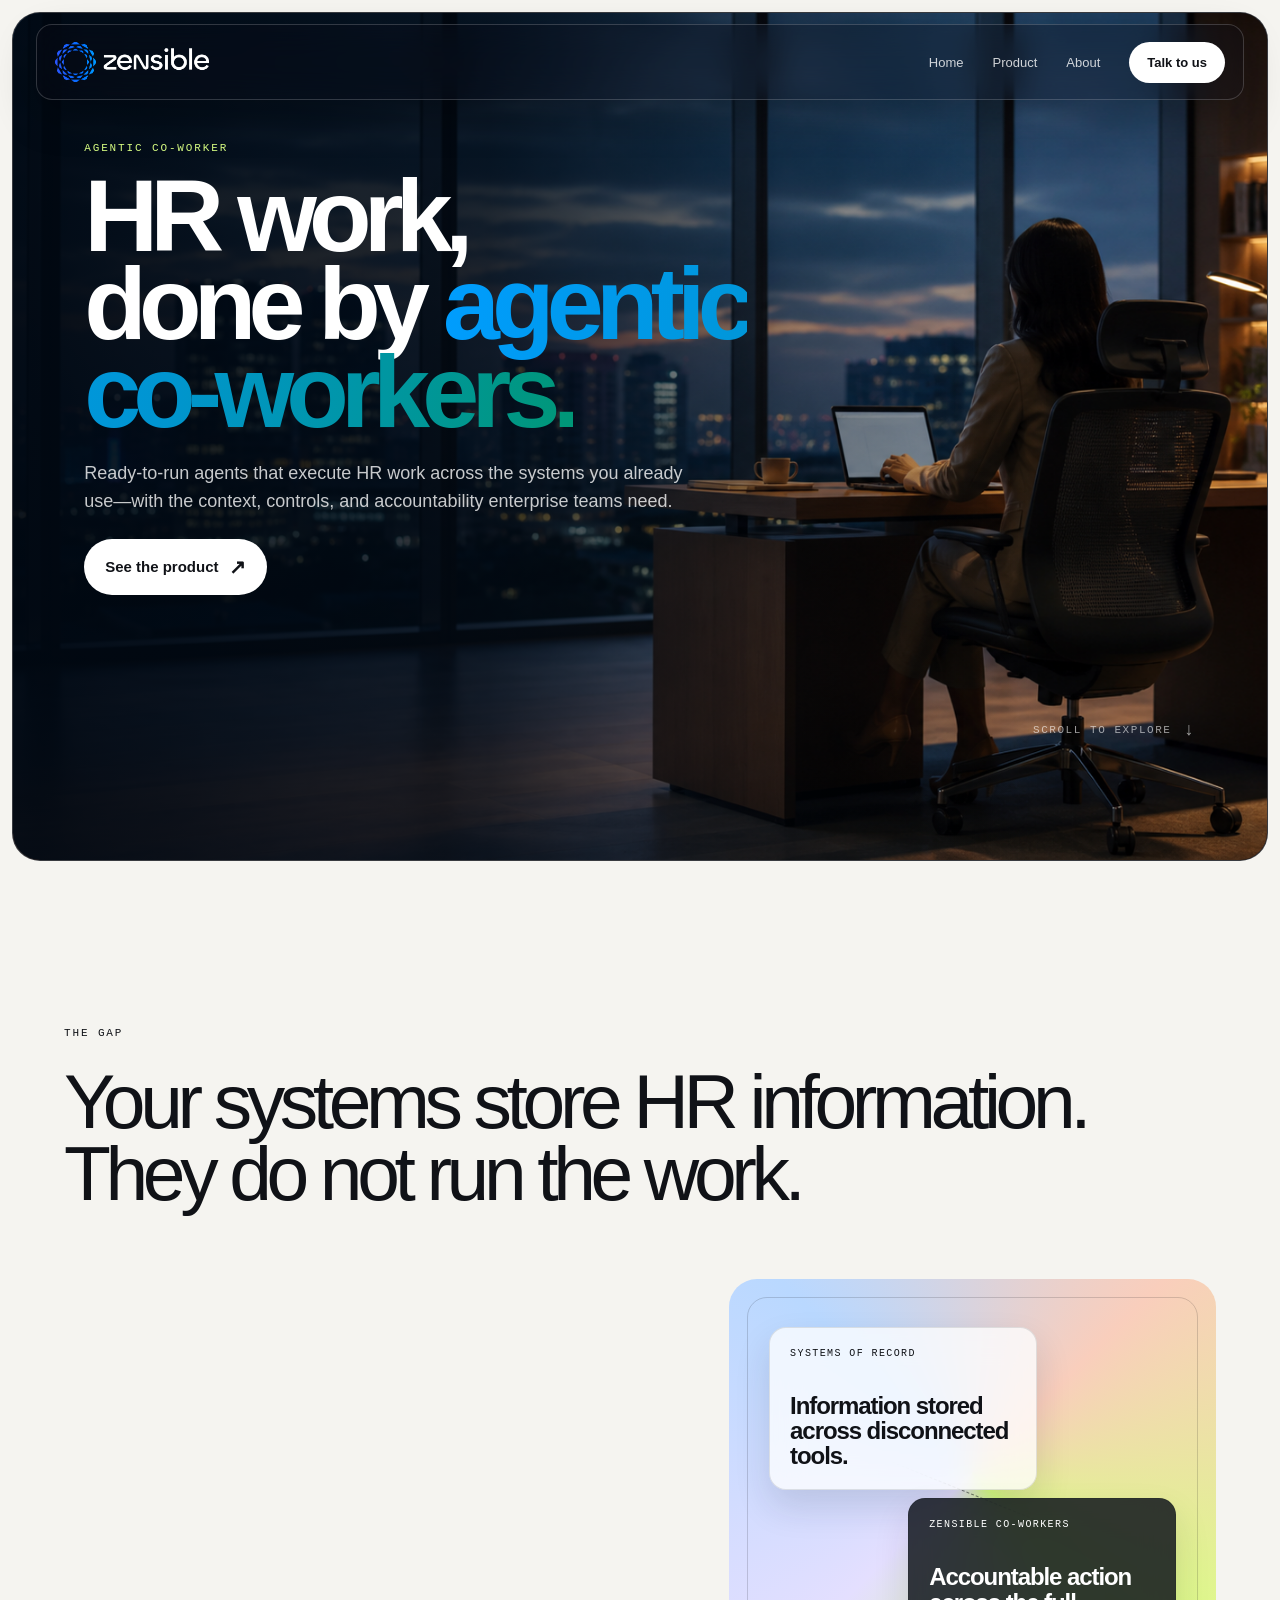
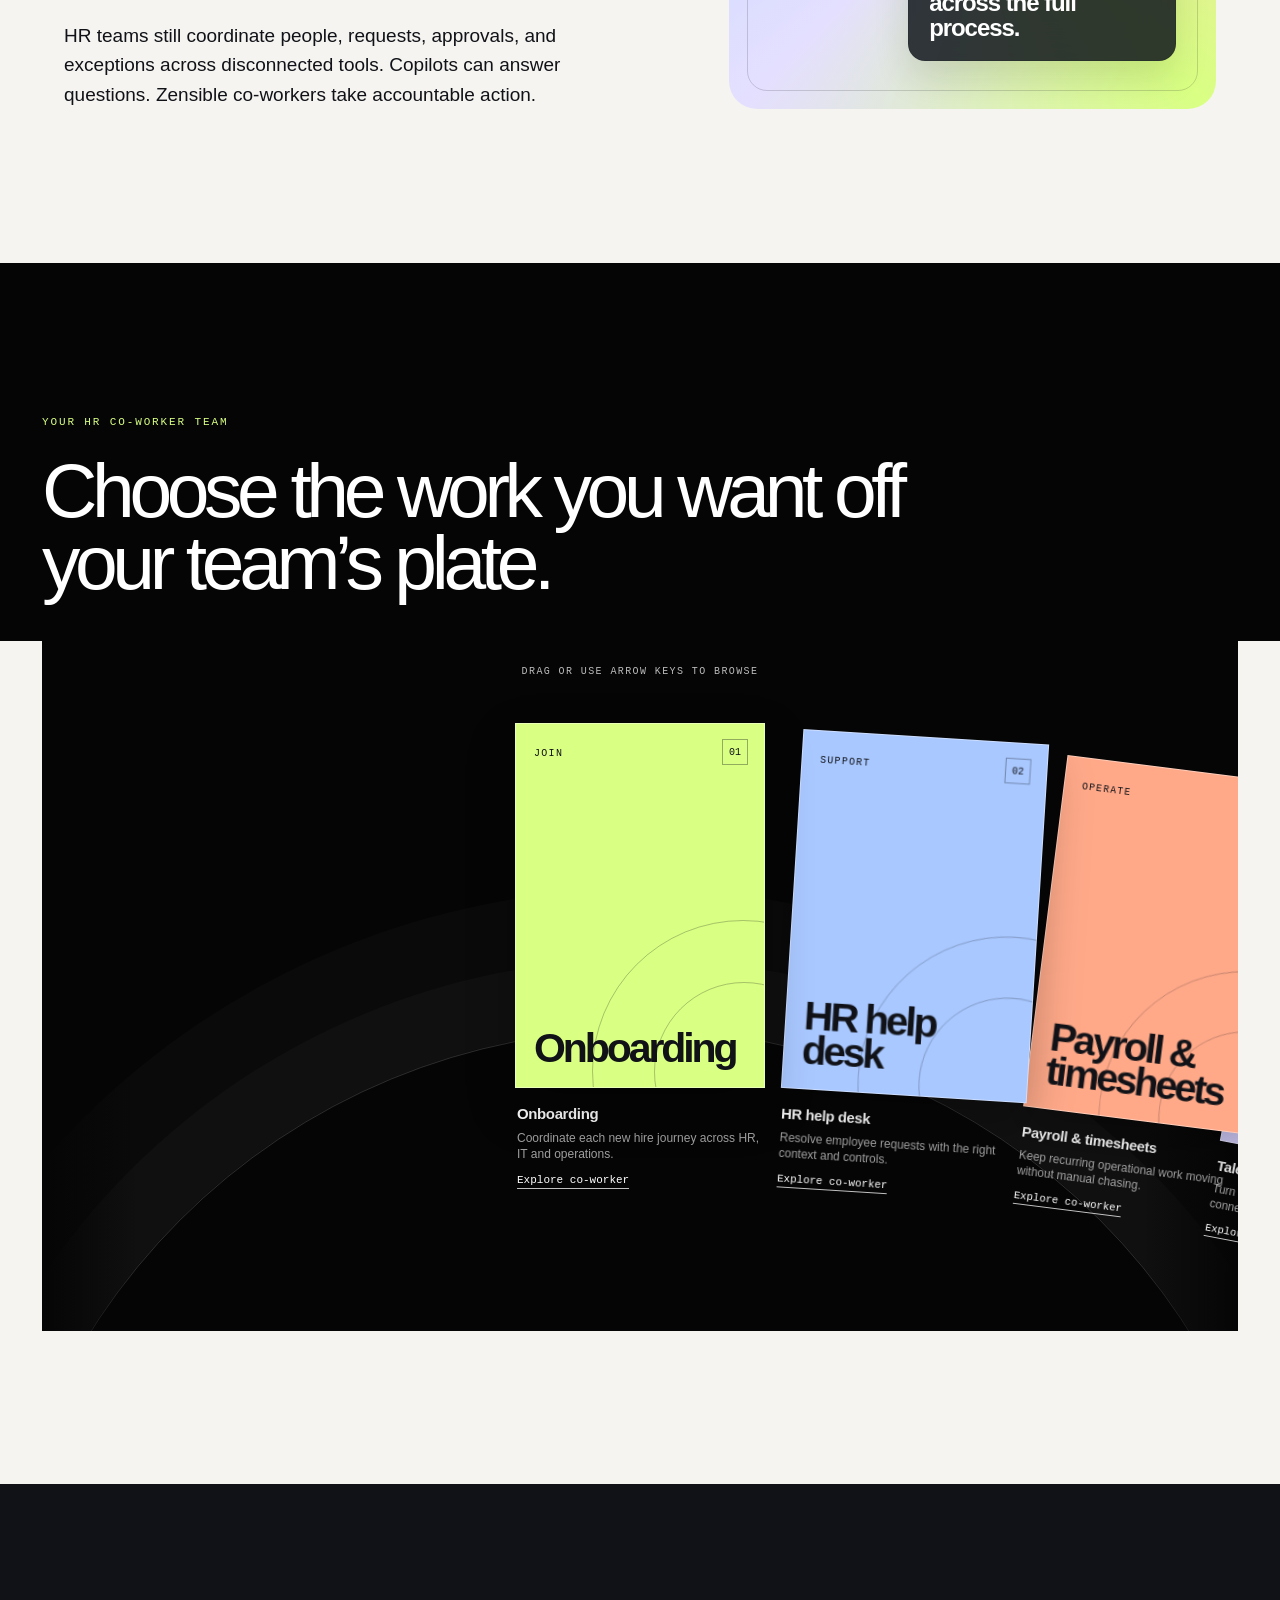
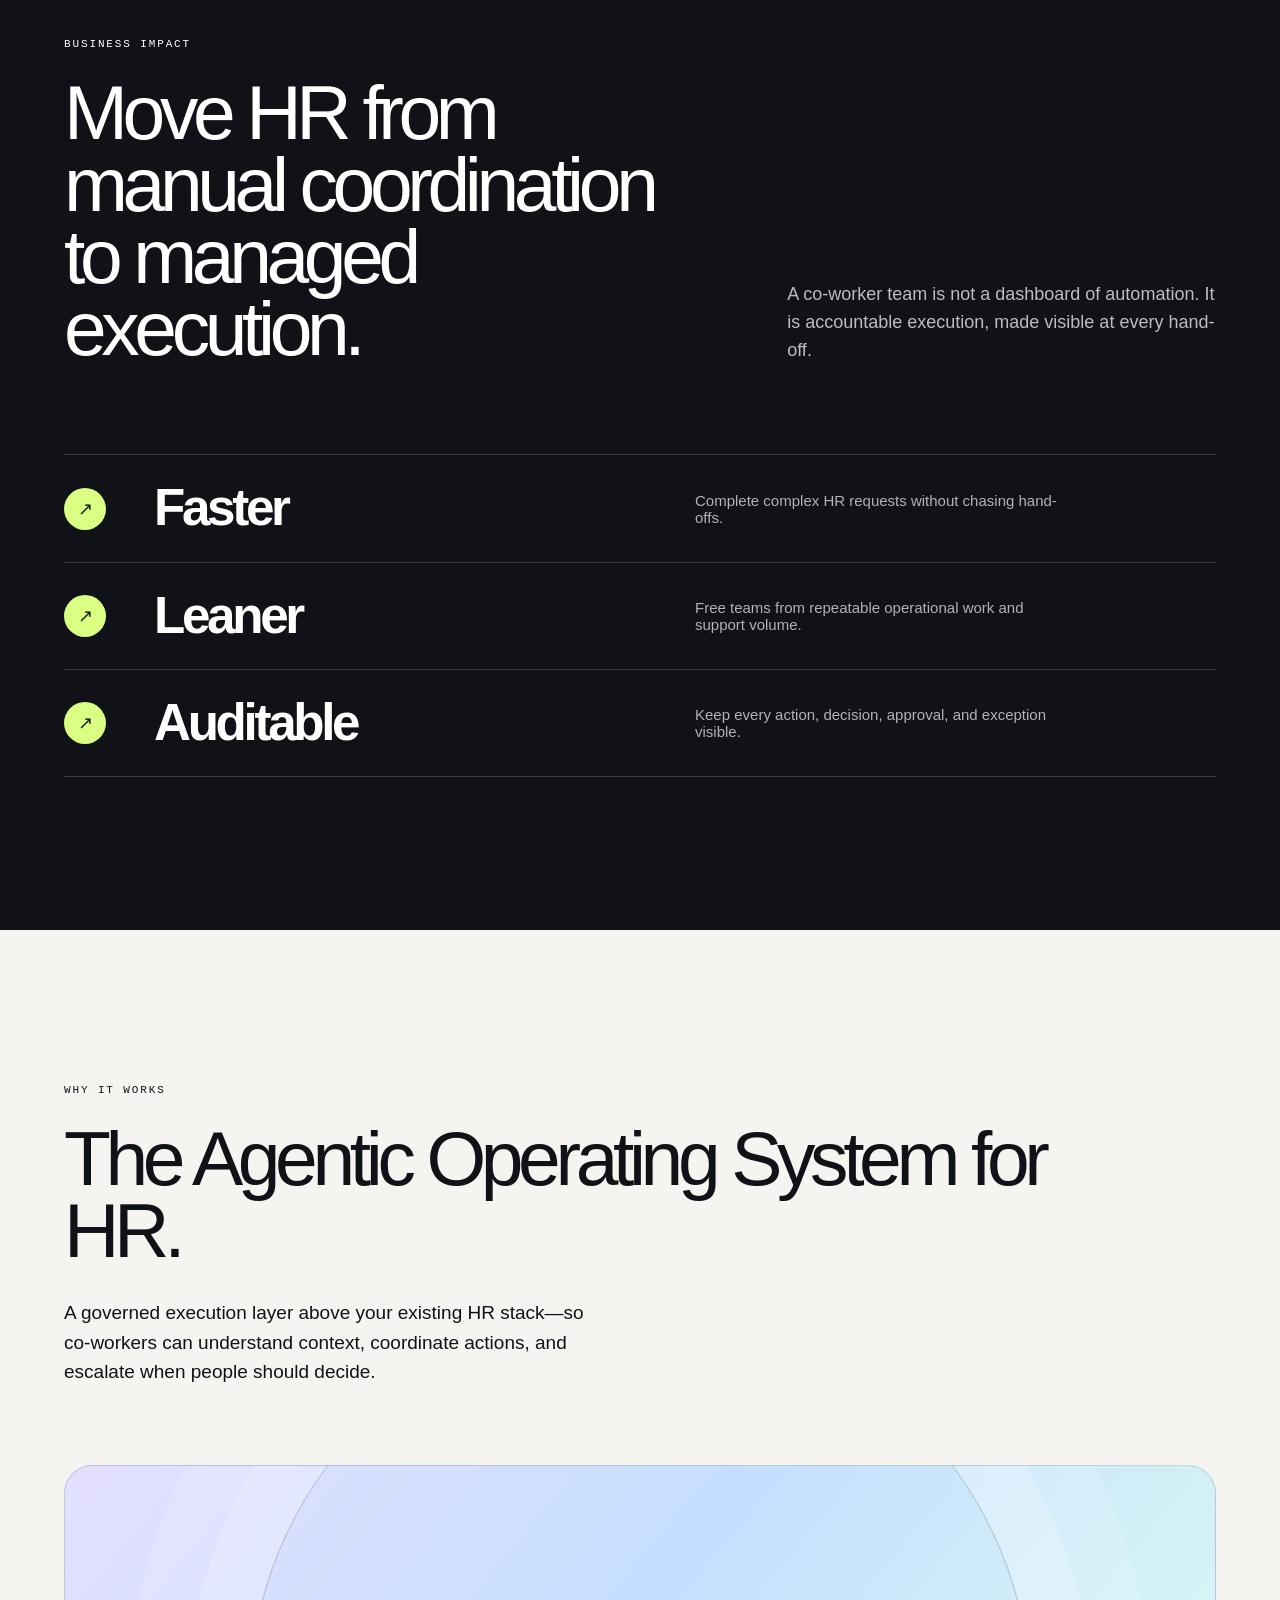
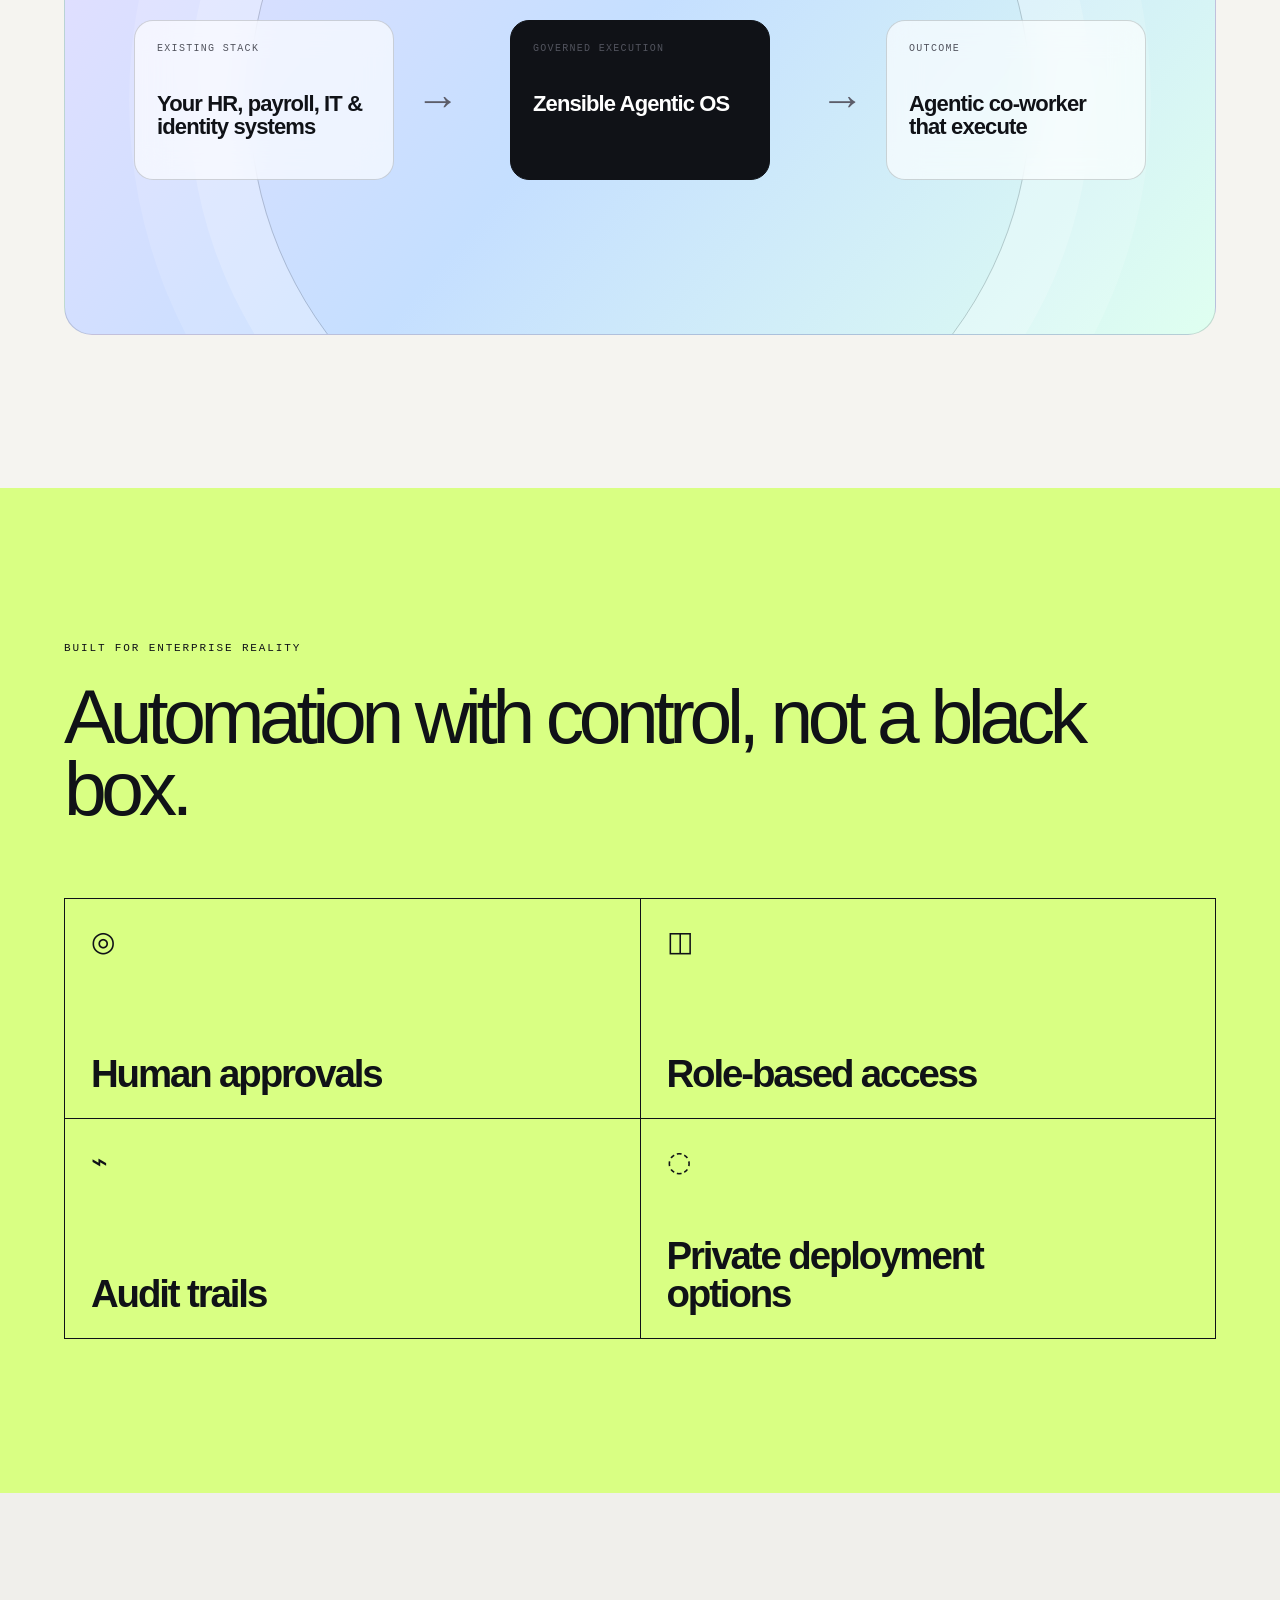
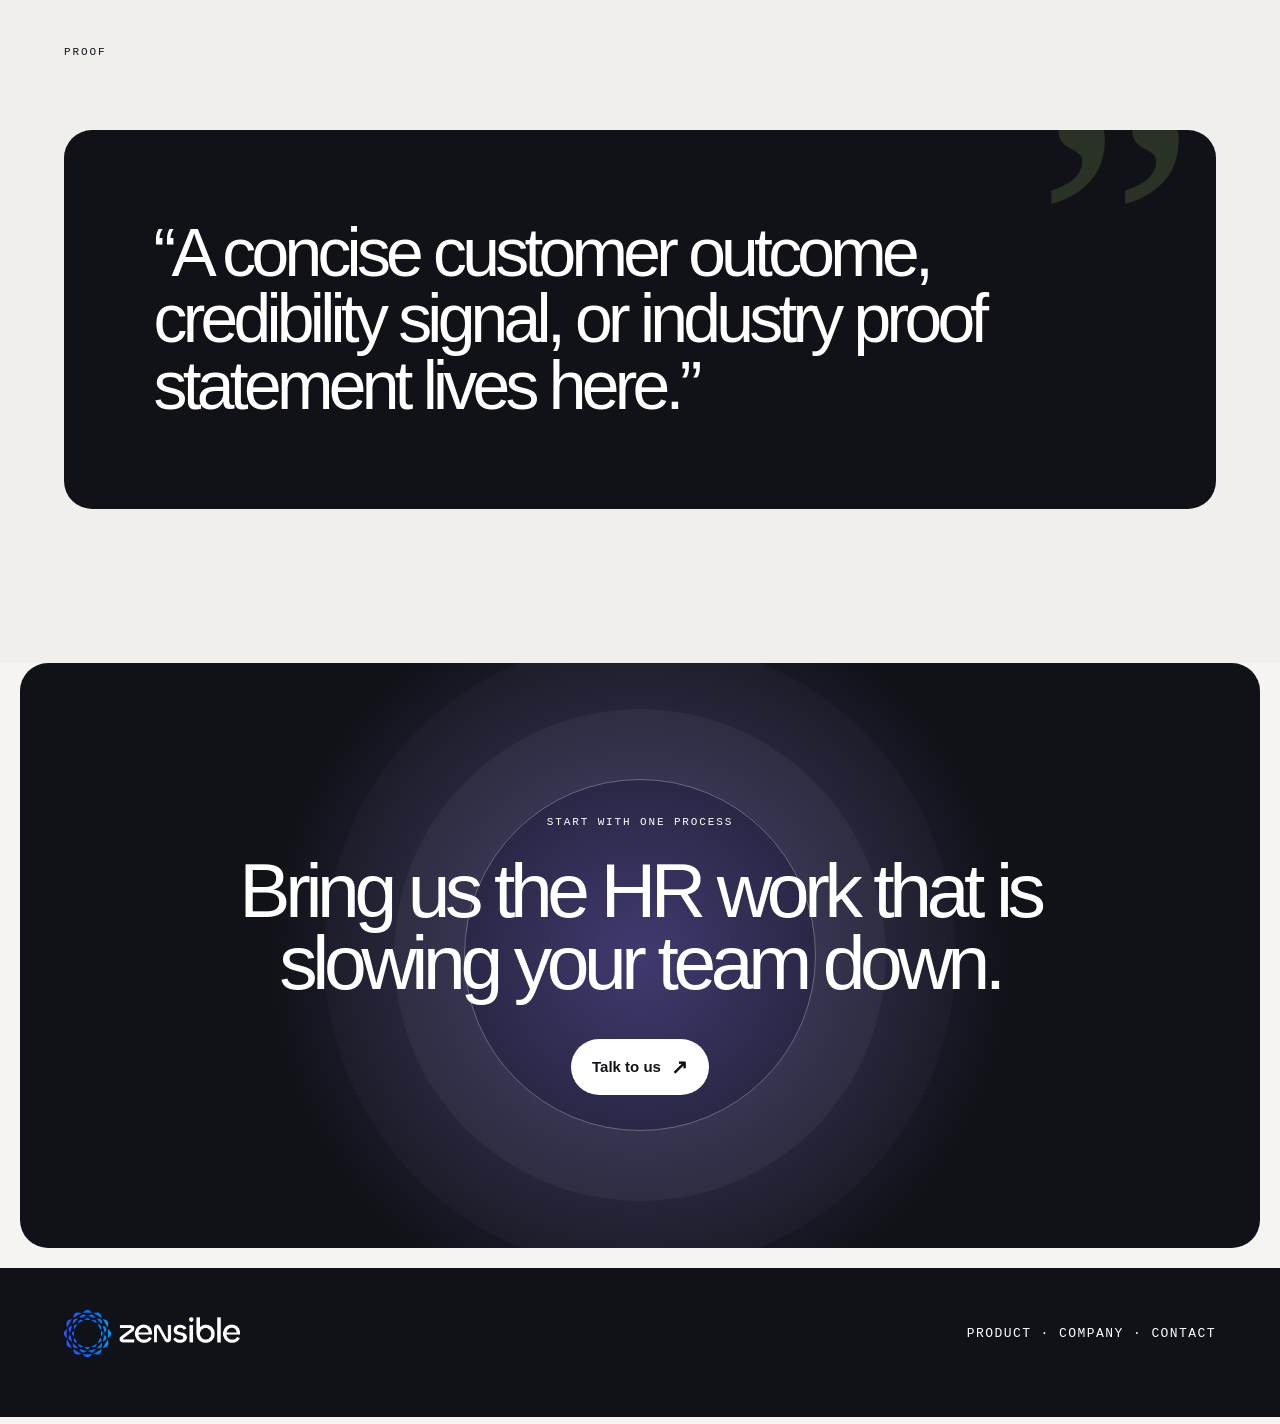
==== commit 1b105f19: "Pluralise the hero headline to 'co-workers' Co-Authored-By: Claude Opus 5 <noreply@anthropic.com>" ====
--- a/index.html
+++ b/index.html
@@ -61,7 +61,7 @@
   <main class="shell">
     <section class="hero" id="home"><div class="hero-photo"></div><div class="hero-orb"></div><div class="hero-grid"></div>
       <nav class="nav"><a class="brand" href="#home" aria-label="Zensible"><img class="brand-logo" src="zensible-logo.png" alt="Zensible"></a><div class="nav-links"><a href="#product">Product</a><a href="#company">Company</a><a href="#resources">Resources</a><a class="nav-cta" href="#contact">Talk to us</a></div></nav>
-      <div class="hero-inner"><div class="hero-kicker">Agentic co-worker</div><h1>HR work,<br>done by <em>agentic<br>co-worker.</em></h1><p class="hero-sub">Ready-to-run agents that execute HR work across the systems you already use—with the context, controls, and accountability enterprise teams need.</p><a class="hero-cta magnetic" href="#product">See the product</a><div class="hero-footer"><div></div><div class="scroll-cue">Scroll to explore</div></div></div>
+      <div class="hero-inner"><div class="hero-kicker">Agentic co-worker</div><h1>HR work,<br>done by <em>agentic<br>co-workers.</em></h1><p class="hero-sub">Ready-to-run agents that execute HR work across the systems you already use—with the context, controls, and accountability enterprise teams need.</p><a class="hero-cta magnetic" href="#product">See the product</a><div class="hero-footer"><div></div><div class="scroll-cue">Scroll to explore</div></div></div>
       <div class="agent-stack" aria-hidden="true"><div class="agent-label">Agentic co-worker · HR Ops</div><div class="agent-task"><span>Onboarding plan prepared</span><i>✓</i></div><div class="agent-task"><span>Policy exception routed</span><i>✓</i></div><div class="agent-task"><span>Day-one access provisioned</span><i>✓</i></div></div>
     </section>
     <section class="section gap"><div class="eyebrow reveal">The gap</div><h2 class="display reveal">Your systems store HR information. They do not run the work.</h2><div class="gap-layout"><p class="gap-copy reveal">HR teams still coordinate people, requests, approvals, and exceptions across disconnected tools. Copilots can answer questions. Zensible co-workers take accountable action.</p><div class="gap-visual reveal" aria-hidden="true"><div class="state-link"></div><div class="state-card one"><small>Systems of record</small><strong>Information stored across disconnected tools.</strong></div><div class="state-card two"><small>Zensible co-workers</small><strong>Accountable action across the full process.</strong></div></div></div></section>
